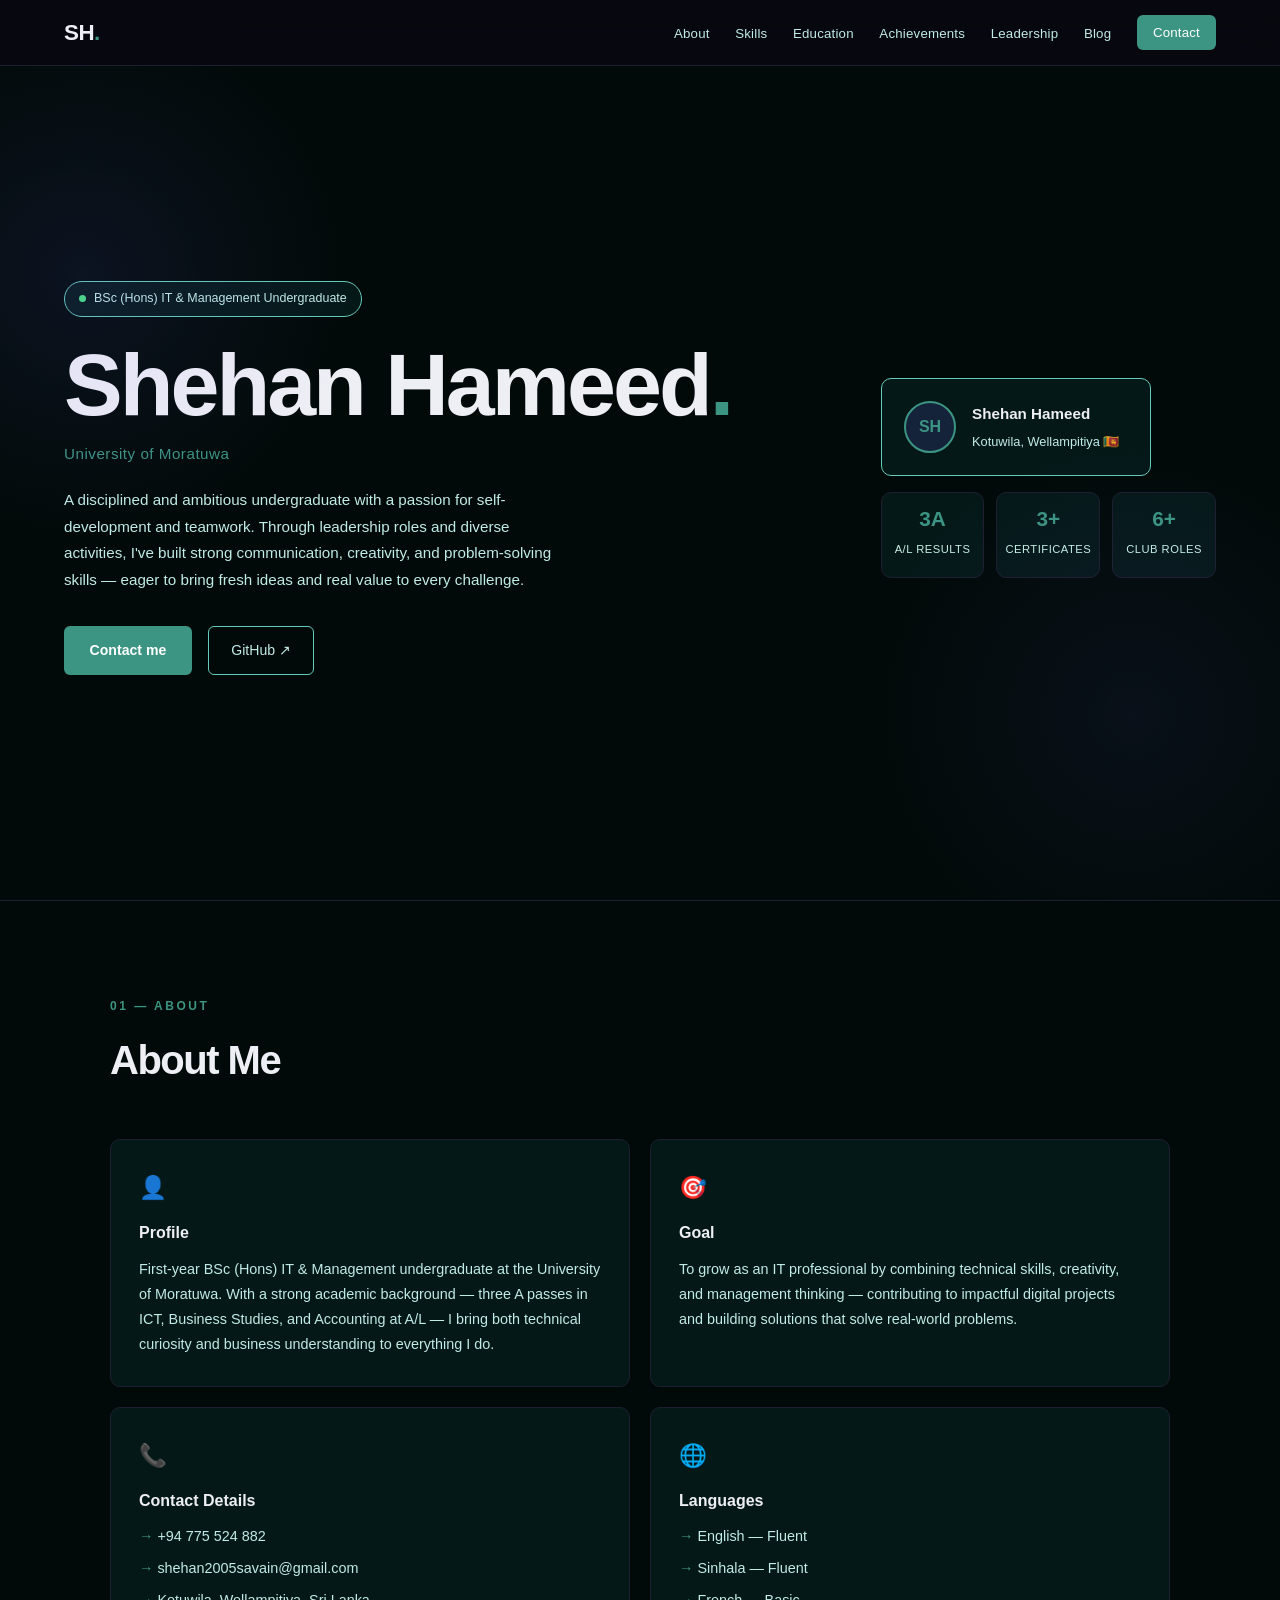
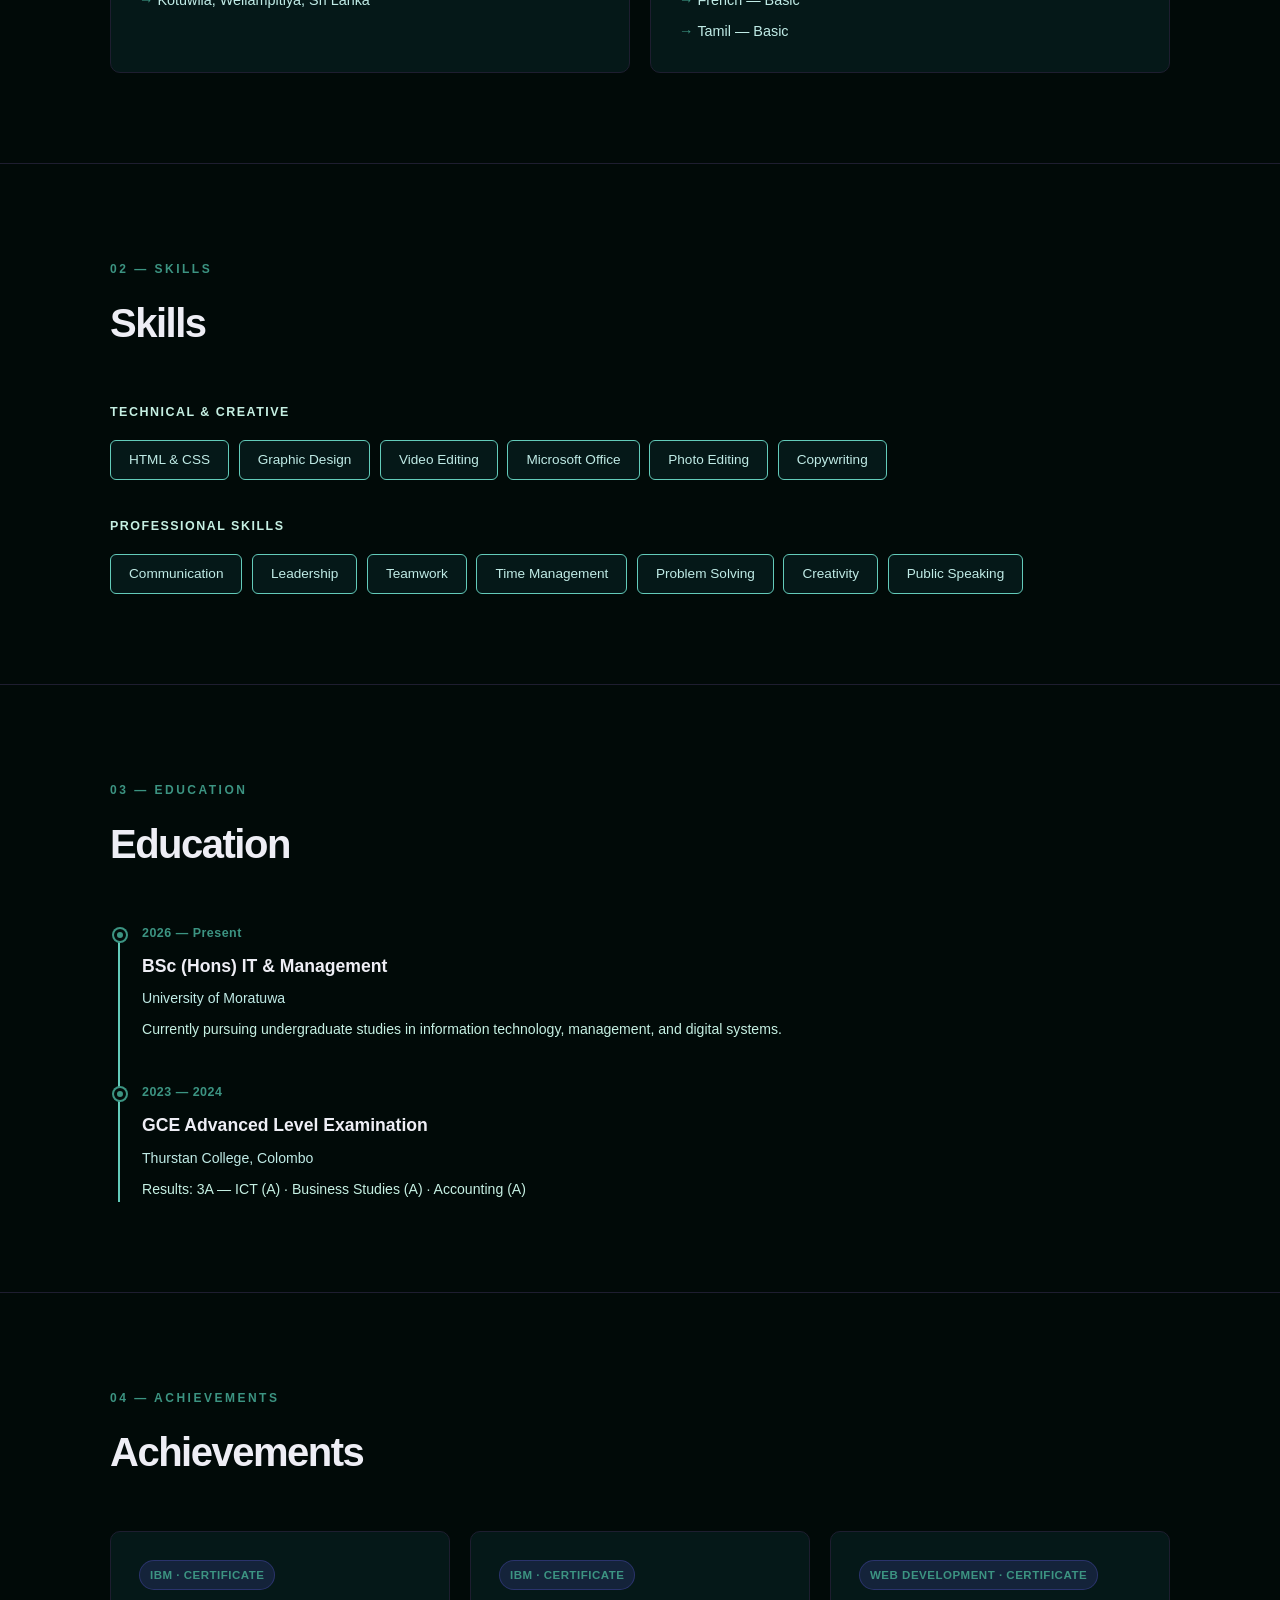
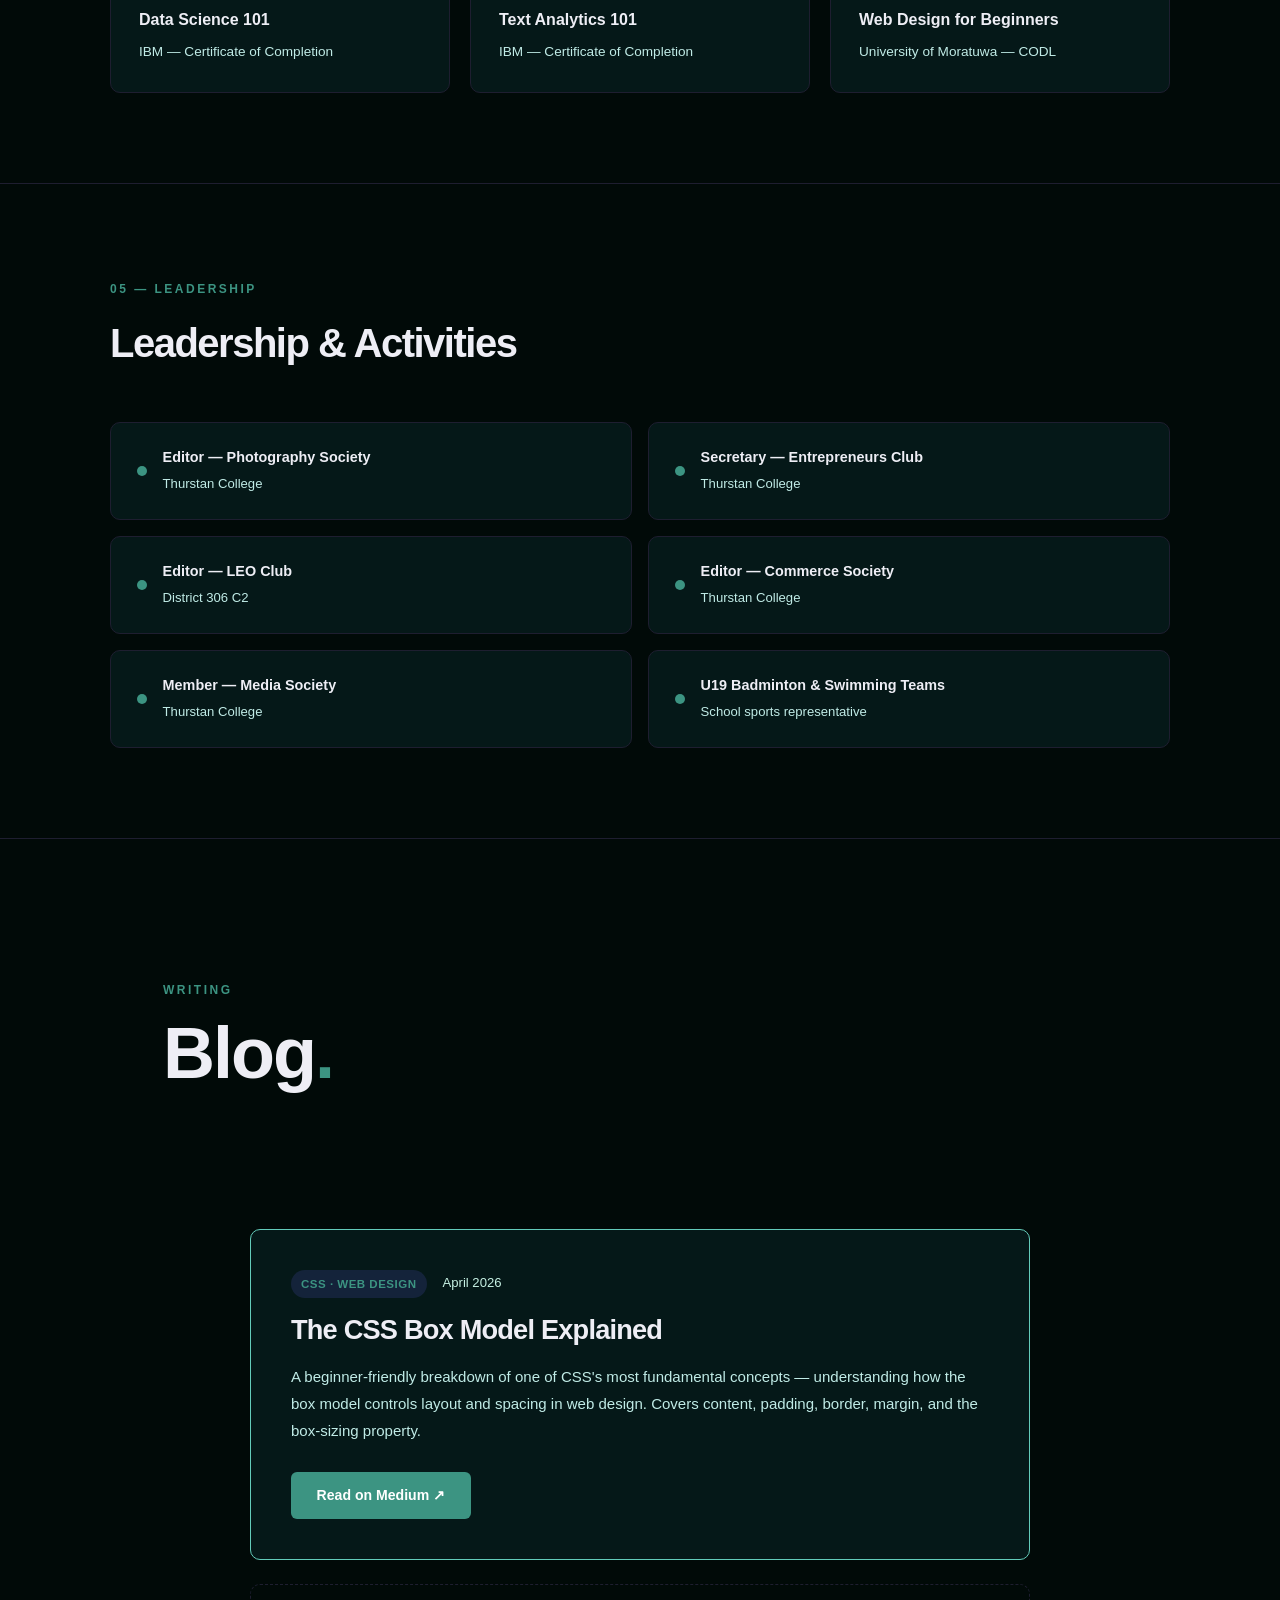
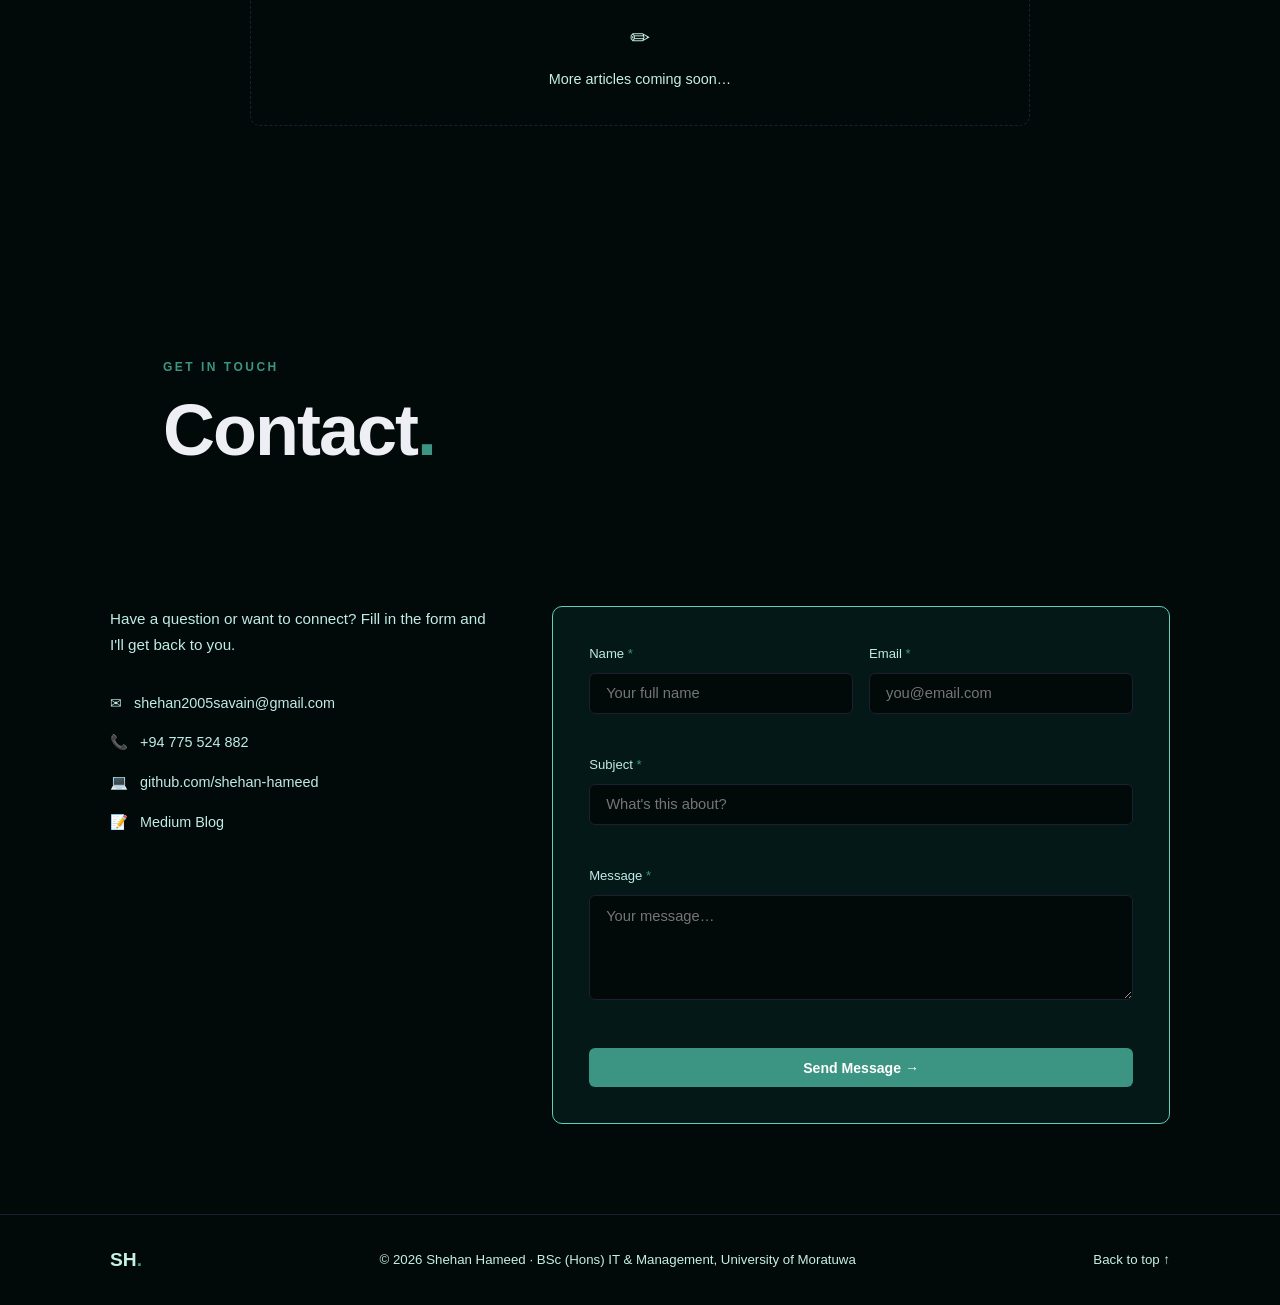
==== index.html @ 3f5ce2f3 "Initial commit" ====
<!doctype html>
<html lang="en">
  <head>
    <meta charset="UTF-8" />
    <meta name="viewport" content="width=device-width, initial-scale=1.0" />
    <title>Shehan Hameed | Portfolio</title>
    <link rel="stylesheet" href="css/style.css" />
    <link rel="preconnect" href="https://fonts.googleapis.com" />
    <link rel="preconnect" href="https://fonts.gstatic.com" crossorigin />
    <link
      href="https://fonts.googleapis.com/css2?family=Archivo+Black&display=swap"
      rel="stylesheet"
    />
    <!--Favicon-->
    <link
      rel="apple-touch-icon"
      sizes="180x180"
      href="favicon/apple-touch-icon.png"
    />
    <link
      rel="icon"
      type="image/png"
      sizes="32x32"
      href="favicon/favicon-32x32.png"
    />
    <link
      rel="icon"
      type="image/png"
      sizes="16x16"
      href="favicon/favicon-16x16.png"
    />
    <link rel="manifest" href="favicon/site.webmanifest" />
  </head>

  <body>
    <!-- NAVBAR -->
    <nav class="navbar" id="navbar">
      <a href="#hero" class="nav-logo">SH<span class="dot">.</span></a>
      <button class="nav-toggle" id="navToggle" aria-label="Toggle menu">
        <span></span><span></span><span></span>
      </button>
      <ul class="nav-links" id="navLinks">
        <li><a href="#about">About</a></li>
        <li><a href="#skills">Skills</a></li>
        <li><a href="#education">Education</a></li>
        <li><a href="#achievements">Achievements</a></li>
        <li><a href="#leadership">Leadership</a></li>
        <li><a href="#blog">Blog</a></li>
        <li><a href="#contact" class="nav-cta btn-primary">Contact</a></li>
      </ul>
    </nav>

    <!-- HERO -->
    <section class="hero" id="hero">
      <div class="hero-glow"></div>
      <div class="hero-glow hero-glow-2"></div>
      <div class="hero-content">
        <div class="hero-badge">
          <span class="badge-dot"></span> BSc (Hons) IT &amp; Management
          Undergraduate
        </div>
        <h1 class="hero-name">Shehan Hameed<span class="dot">.</span></h1>
        <p class="hero-uni">University of Moratuwa</p>
        <p class="hero-bio">
          A disciplined and ambitious undergraduate with a passion for
          self-development and teamwork. Through leadership roles and diverse
          activities, I've built strong communication, creativity, and
          problem-solving skills — eager to bring fresh ideas and real value to
          every challenge.
        </p>
        <div class="hero-btns">
          <a href="#contact" class="btn-primary">Contact me</a>
          <a
            href="https://github.com/shehan-hameed"
            target="_blank"
            rel="noopener"
            class="btn-ghost"
            >GitHub ↗</a
          >
        </div>
      </div>
      <div class="hero-aside">
        <div class="profile-card">
          <div class="profile-avatar"><span>SH</span></div>
          <div class="profile-info">
            <strong>Shehan Hameed</strong>
            <span>Kotuwila, Wellampitiya 🇱🇰</span>
          </div>
        </div>
        <div class="quick-stats">
          <div class="qs-item">
            <a href="#education"
              ><span class="qs-val">3A</span>
              <span class="qs-label">A/L Results</span></a
            >
          </div>
          <div class="qs-item">
            <a href="#achievements"
              ><span class="qs-val">3+</span>
              <span class="qs-label">Certificates</span>
            </a>
          </div>
          <div class="qs-item">
            <a href="#leadership"
              ><span class="qs-val">6+</span>
              <span class="qs-label">Club Roles</span></a
            >
          </div>
        </div>
      </div>
    </section>

    <!-- ABOUT -->
    <section class="section sec-alt" id="about">
      <div class="container">
        <div class="sec-head">
          <span class="sec-tag">01 — About</span>
          <h2 class="sec-title">About Me</h2>
        </div>
        <div class="about-grid">
          <div class="about-card">
            <div class="ac-icon">👤</div>
            <h3>Profile</h3>
            <p>
              First-year BSc (Hons) IT &amp; Management undergraduate at the
              University of Moratuwa. With a strong academic background — three
              A passes in ICT, Business Studies, and Accounting at A/L — I bring
              both technical curiosity and business understanding to everything
              I do.
            </p>
          </div>
          <div class="about-card">
            <div class="ac-icon">🎯</div>
            <h3>Goal</h3>
            <p>
              To grow as an IT professional by combining technical skills,
              creativity, and management thinking — contributing to impactful
              digital projects and building solutions that solve real-world
              problems.
            </p>
          </div>
          <div class="about-card">
            <div class="ac-icon">📞</div>
            <h3>Contact Details</h3>
            <ul class="about-list">
              <li>+94 775 524 882</li>
              <li>shehan2005savain@gmail.com</li>
              <li>Kotuwila, Wellampitiya, Sri Lanka</li>
            </ul>
          </div>
          <div class="about-card">
            <div class="ac-icon">🌐</div>
            <h3>Languages</h3>
            <ul class="about-list">
              <li>English — Fluent</li>
              <li>Sinhala — Fluent</li>
              <li>French — Basic</li>
              <li>Tamil — Basic</li>
            </ul>
          </div>
        </div>
      </div>
    </section>

    <!-- SKILLS -->
    <section class="section" id="skills">
      <div class="container">
        <div class="sec-head">
          <span class="sec-tag">02 — Skills</span>
          <h2 class="sec-title">Skills</h2>
        </div>
        <div class="skills-wrap">
          <div class="skill-group">
            <h3 class="sg-label">Technical &amp; Creative</h3>
            <div class="skill-tags">
              <span>HTML &amp; CSS</span>
              <span>Graphic Design</span>
              <span>Video Editing</span>
              <span>Microsoft Office</span>
              <span>Photo Editing</span>
              <span>Copywriting</span>
            </div>
          </div>
          <div class="skill-group">
            <h3 class="sg-label">Professional Skills</h3>
            <div class="skill-tags">
              <span>Communication</span>
              <span>Leadership</span>
              <span>Teamwork</span>
              <span>Time Management</span>
              <span>Problem Solving</span>
              <span>Creativity</span>
              <span>Public Speaking</span>
            </div>
          </div>
        </div>
      </div>
    </section>

    <!-- EDUCATION -->
    <section class="section sec-alt" id="education">
      <div class="container">
        <div class="sec-head">
          <span class="sec-tag">03 — Education</span>
          <h2 class="sec-title">Education</h2>
        </div>
        <div class="timeline">
          <div class="tl-item">
            <div class="tl-dot"></div>
            <div class="tl-body">
              <span class="tl-period">2026 — Present</span>
              <h3 class="tl-title">BSc (Hons) IT &amp; Management</h3>
              <div class="tl-inst">University of Moratuwa</div>
              <p class="tl-desc">
                Currently pursuing undergraduate studies in information
                technology, management, and digital systems.
              </p>
            </div>
          </div>
          <div class="tl-item">
            <div class="tl-dot"></div>
            <div class="tl-body">
              <span class="tl-period">2023 — 2024</span>
              <h3 class="tl-title">GCE Advanced Level Examination</h3>
              <div class="tl-inst">Thurstan College, Colombo</div>
              <p class="tl-desc">
                Results: 3A — ICT (A) · Business Studies (A) · Accounting (A)
              </p>
            </div>
          </div>
        </div>
      </div>
    </section>

    <!-- ACHIEVEMENTS -->
    <section class="section" id="achievements">
      <div class="container">
        <div class="sec-head">
          <span class="sec-tag">04 — Achievements</span>
          <h2 class="sec-title">Achievements</h2>
        </div>
        <div class="achievements-grid">
          <div class="ach-card">
            <div class="ach-badge">IBM · Certificate</div>
            <h4 class="ach-title">Data Science 101</h4>
            <p class="ach-sub">IBM — Certificate of Completion</p>
          </div>
          <div class="ach-card">
            <div class="ach-badge">IBM · Certificate</div>
            <h4 class="ach-title">Text Analytics 101</h4>
            <p class="ach-sub">IBM — Certificate of Completion</p>
          </div>
          <div class="ach-card">
            <div class="ach-badge">Web Development · Certificate</div>
            <h4 class="ach-title">Web Design for Beginners</h4>
            <p class="ach-sub">University of Moratuwa — CODL</p>
          </div>
        </div>
      </div>
    </section>

    <!-- LEADERSHIP -->
    <section class="section sec-alt" id="leadership">
      <div class="container">
        <div class="sec-head">
          <span class="sec-tag">05 — Leadership</span>
          <h2 class="sec-title">Leadership &amp; Activities</h2>
        </div>
        <div class="leadership-grid">
          <div class="lead-card">
            <div class="lead-dot"></div>
            <div>
              <h4>Editor — Photography Society</h4>
              <p>Thurstan College</p>
            </div>
          </div>
          <div class="lead-card">
            <div class="lead-dot"></div>
            <div>
              <h4>Secretary — Entrepreneurs Club</h4>
              <p>Thurstan College</p>
            </div>
          </div>
          <div class="lead-card">
            <div class="lead-dot"></div>
            <div>
              <h4>Editor — LEO Club</h4>
              <p>District 306 C2</p>
            </div>
          </div>
          <div class="lead-card">
            <div class="lead-dot"></div>
            <div>
              <h4>Editor — Commerce Society</h4>
              <p>Thurstan College</p>
            </div>
          </div>
          <div class="lead-card">
            <div class="lead-dot"></div>
            <div>
              <h4>Member — Media Society</h4>
              <p>Thurstan College</p>
            </div>
          </div>
          <div class="lead-card">
            <div class="lead-dot"></div>
            <div>
              <h4>U19 Badminton &amp; Swimming Teams</h4>
              <p>School sports representative</p>
            </div>
          </div>
        </div>
      </div>
    </section>
    <!-- PAGE HEADER OF BLOG-->
    <div class="page-top">
      <div class="container">
        <span class="sec-tag">Writing</span>
        <h1 class="page-h1">Blog<span class="dot">.</span></h1>
      </div>
    </div>

    <!-- BLOG -->
    <section class="section" id="blog">
      <div class="container" style="max-width: 780px">
        <div class="blog-card-main">
          <div class="bc-meta">
            <span class="bc-tag">CSS · Web Design</span>
            <span class="bc-date">April 2026</span>
          </div>
          <h2 class="bc-title">The CSS Box Model Explained</h2>
          <p class="bc-excerpt">
            A beginner-friendly breakdown of one of CSS's most fundamental
            concepts — understanding how the box model controls layout and
            spacing in web design. Covers content, padding, border, margin, and
            the box-sizing property.
          </p>
          <a
            href="https://medium.com/@shehan2005savain/the-css-box-model-explained-daf223359a95"
            target="_blank"
            rel="noopener"
            class="btn-primary"
            >Read on Medium ↗</a
          >
        </div>

        <div class="more-soon">
          <span>✏</span>
          <p>More articles coming soon…</p>
        </div>
      </div>
    </section>
    <!-- PAGE HEADER OF CONTACT-->
    <div class="page-top">
      <div class="container">
        <span class="sec-tag">Get In Touch</span>
        <h1 class="page-h1">Contact<span class="dot">.</span></h1>
      </div>
    </div>

    <!-- CONTACT -->
    <section class="section" id="contact">
      <div class="container contact-layout">
        <div class="contact-left">
          <p>
            Have a question or want to connect? Fill in the form and I'll get
            back to you.
          </p>
          <div class="c-links">
            <a href="mailto:shehan2005savain@gmail.com" class="c-link"
              ><span>✉</span> shehan2005savain@gmail.com</a
            >
            <a href="tel:+94775524882" class="c-link"
              ><span>📞</span> +94 775 524 882</a
            >
            <a
              href="https://github.com/shehan-hameed"
              target="_blank"
              class="c-link"
              ><span>💻</span> github.com/shehan-hameed</a
            >
            <a
              href="https://medium.com/@shehan2005savain"
              target="_blank"
              class="c-link"
              ><span>📝</span> Medium Blog</a
            >
          </div>
        </div>

        <div class="contact-form-wrap">
          <div id="success-msg" style="display: none" class="success-box">
            <div class="s-check">✓</div>
            <h3>Message received!</h3>
            <p>Thanks for reaching out. I'll get back to you soon.</p>
            <button class="btn-ghost" onclick="resetForm()">
              Send another
            </button>
          </div>
          <form id="contact-form" novalidate>
            <div class="form-row-2">
              <div class="form-group">
                <label for="name">Name <span class="req">*</span></label>
                <input type="text" id="name" placeholder="Your full name" />
                <span class="err" id="name-error"></span>
              </div>
              <div class="form-group">
                <label for="email">Email <span class="req">*</span></label>
                <input type="email" id="email" placeholder="you@email.com" />
                <span class="err" id="email-error"></span>
              </div>
            </div>
            <div class="form-group">
              <label for="subject">Subject <span class="req">*</span></label>
              <input
                type="text"
                id="subject"
                placeholder="What's this about?"
              />
              <span class="err" id="subject-error"></span>
            </div>
            <div class="form-group">
              <label for="message">Message <span class="req">*</span></label>
              <textarea
                id="message"
                rows="5"
                placeholder="Your message…"
              ></textarea>
              <span class="err" id="message-error"></span>
            </div>
            <button type="submit" class="btn-primary full-w">
              Send Message →
            </button>
          </form>
        </div>
      </div>
    </section>

    <!-- FOOTER -->
    <footer class="footer">
      <div class="container footer-inner">
        <a href="#hero" class="f-logo">SH<span class="dot">.</span></a>

        <p>
          © 2026 Shehan Hameed · BSc (Hons) IT &amp; Management, University of
          Moratuwa
        </p>
        <a href="#hero" class="f-top">Back to top ↑</a>
      </div>
    </footer>

    <script src="js/nav.js"></script>
  </body>
</html>
---- css/style.css ----
/* =============================================
   SHEHAN HAMEED PORTFOLIO — DARK & MODERN
   ============================================= */

:root {
  --bg:          #010a08;
  --bg-alt:      #010a08;
  --bg-card:     #051818;
  --border:      #1e1e30;
  --border-lit:  #63cbba;
  --accent:      #3c9482;
  --accent-dim:  rgba(108,99,255,0.15);
  --accent-glow: rgba(24, 255, 166, 0.28);
  --text:        #eeeef5;
  --text-2:      #c0ebe6;
  --text-3:      #c6f0e3;
  --success:     #4ade80;
  --error:       #f87171;
  --nav-h:       66px;
  --r:           10px;
  --fh:          'Syne', sans-serif;
  --fb:          'DM Sans', sans-serif;
}

*, *::before, *::after { box-sizing: border-box; margin: 0; padding: 0; }
html { scroll-behavior: smooth; }

body {
  background: var(--bg);
  color: var(--text);
  font-family: var(--fb);
  font-size: 15.5px;
  line-height: 1.75;
  overflow-x: hidden;
}

a { color: inherit; text-decoration: none; }
ul { list-style: none; }
strong { color: var(--text); }
.container { width: min(1060px, 90%); margin-inline: auto; }
.dot { color: var(--accent); }

/* ── NAVBAR ── */
.navbar {
  position: fixed;
  top: 0; left: 0; right: 0;
  height: var(--nav-h);
  display: flex;
  align-items: center;
  justify-content: space-between;
  padding: 0 5%;
  background: rgba(8,8,16,0.88);
  backdrop-filter: blur(18px);
  border-bottom: 1px solid var(--border);
  z-index: 999;
  transition: background 0.3s;
}
.navbar.scrolled { background: rgba(8,8,16,0.98); }

.nav-logo {
  font-family: var(--fh);
  font-size: 1.4rem;
  font-weight: 800;
  letter-spacing: -0.5px;
  flex-shrink: 0;
}

.nav-links {
  display: flex;
  align-items: center;
  gap: 1.6rem;
}

.nav-links a {
  font-size: 0.83rem;
  font-weight: 500;
  color: var(--text-2);
  letter-spacing: 0.2px;
  transition: color 0.2s;
  position: relative;
  padding-bottom: 2px;
  white-space: nowrap;
}
.nav-links a::after {
  content: '';
  position: absolute;
  bottom: -2px; left: 0;
  width: 0; height: 2px;
  background: var(--accent);
  transition: width 0.22s;
}
.nav-links a:hover,
.nav-links a.active { color: var(--text); }
.nav-links a:hover::after,
.nav-links a.active::after { width: 100%; }

.nav-cta {
  background: var(--accent) !important;
  color: #fff !important;
  padding: 6px 16px !important;
  border-radius: 6px;
  
}
.nav-cta::after { display: none !important; }
.nav-cta:hover { opacity: 0.85 !important; }

.nav-toggle {
  display: none;
  flex-direction: column;
  gap: 5px;
  background: none;
  border: none;
  cursor: pointer;
  padding: 4px;
}
.nav-toggle span {
  display: block;
  width: 22px; height: 2px;
  background: var(--text);
  border-radius: 2px;
  transition: transform 0.25s, opacity 0.25s;
}

/* ── BUTTONS ── */
.btn-primary {
  display: inline-flex;
  align-items: center;
  gap: 6px;
  background: var(--accent);
  color: #fff;
  padding: 0.72rem 1.6rem;
  border-radius: 6px;
  font-weight: 600;
  font-size: 0.88rem;
  border: none;
  cursor: pointer;
  transition: opacity 0.2s, transform 0.15s, box-shadow 0.2s;
}
.btn-primary:hover {
  opacity: 0.88;
  transform: translateY(-1px);
  box-shadow: 0 6px 24px var(--accent-glow);
}

.btn-ghost {
  display: inline-flex;
  align-items: center;
  gap: 6px;
  background: transparent;
  color: var(--text-2);
  padding: 0.72rem 1.4rem;
  border-radius: 6px;
  font-weight: 500;
  font-size: 0.88rem;
  border: 1px solid var(--border-lit);
  cursor: pointer;
  transition: color 0.2s, border-color 0.2s, transform 0.15s;
}
.btn-ghost:hover { color: var(--text); border-color: var(--accent); transform: translateY(-1px); }
.full-w { width: 100%; justify-content: center; }

/* ── HERO ── */
.hero {
  min-height: 100vh;
  display: flex;
  align-items: center;
  justify-content: space-between;
  gap: 3rem;
  padding: calc(var(--nav-h) + 70px) 5% 80px;
  position: relative;
  overflow: hidden;
}

.hero-glow {
  position: absolute;
  width: 550px; height: 550px;
  background: radial-gradient(circle, rgba(108,99,255,0.1) 0%, transparent 70%);
  top: 0; left: -15%;
  pointer-events: none;
}
.hero-glow-2 { top: auto; bottom: -10%; left: auto; right: -10%; background: radial-gradient(circle, rgba(108,99,255,0.07) 0%, transparent 70%); }

.hero-content { flex: 1; max-width: 580px; }

.hero-badge {
  display: inline-flex;
  align-items: center;
  gap: 8px;
  background: var(--bg-card);
  border: 1px solid var(--border-lit);
  color: var(--text-2);
  font-size: 0.78rem;
  padding: 6px 14px;
  border-radius: 20px;
  margin-bottom: 1.5rem;
}
.badge-dot {
  width: 7px; height: 7px;
  border-radius: 50%;
  background: var(--success);
  animation: blink 2s infinite;
}
@keyframes blink { 0%,100%{opacity:1} 50%{opacity:0.35} }

.hero-name {
  font-family: var(--fh);
  font-size: clamp(3rem, 7vw, 5.5rem);
  font-weight: 800;
  letter-spacing: -3px;
  line-height: 1;
  margin-bottom: 0.75rem;
  white-space: nowrap;
}

.hero-uni {
  color: var(--accent);
  font-size: 0.95rem;
  font-weight: 500;
  letter-spacing: 0.5px;
  margin-bottom: 1.25rem;
}

.hero-bio {
  color: var(--text-2);
  font-size: 0.95rem;
  max-width: 500px;
  margin-bottom: 2rem;
}

.hero-btns { display: flex; gap: 1rem; flex-wrap: wrap; }

/* Profile card */
.hero-aside { flex-shrink: 0; }

.profile-card {
  background: var(--bg-card);
  border: 1px solid var(--border-lit);
  border-radius: var(--r);
  padding: 1.4rem;
  display: flex;
  align-items: center;
  gap: 1rem;
  margin-bottom: 1rem;
  width: 270px;
}

.profile-avatar {
  width: 52px; height: 52px;
  border-radius: 50%;
  background: var(--accent-dim);
  border: 2px solid var(--accent);
  display: flex;
  align-items: center;
  justify-content: center;
  flex-shrink: 0;
}
.profile-avatar span { font-family: var(--fh); font-size: 1rem; font-weight: 800; color: var(--accent); }
.profile-info { display: flex; flex-direction: column; gap: 3px; }
.profile-info strong { font-size: 0.95rem; font-weight: 700; }
.profile-info span { font-size: 0.8rem; color: var(--text-2); }

.quick-stats {
  display: grid;
  grid-template-columns: repeat(3, 1fr);
  gap: 0.75rem;
}
.qs-item {
  background: var(--bg-card);
  border: 1px solid var(--border);
  border-radius: var(--r);
  padding: 1rem 0.5rem;
  text-align: center;
  transition: border-color 0.2s, transform 0.2s;
}
.qs-item:hover { border-color: var(--accent); transform: translateY(-2px); }
.qs-val { display: block; font-family: var(--fh); font-size: 1.3rem; font-weight: 800; color: var(--accent); line-height: 1; margin-bottom: 4px; }
.qs-label { font-size: 0.7rem; color: var(--text-3); text-transform: uppercase; letter-spacing: 0.5px; }

/* ── SECTIONS ── */
.section { padding: 90px 0; }
.sec-alt { background: var(--bg-alt); border-top: 1px solid var(--border); border-bottom: 1px solid var(--border); }

.sec-head { margin-bottom: 2.75rem; }
.sec-tag {
  display: inline-block;
  font-size: 0.75rem;
  font-weight: 700;
  color: var(--accent);
  letter-spacing: 2.5px;
  text-transform: uppercase;
  margin-bottom: 0.5rem;
}
.sec-title {
  font-family: var(--fh);
  font-size: clamp(1.8rem, 3.5vw, 2.5rem);
  font-weight: 800;
  letter-spacing: -1.5px;
}

/* ── ABOUT ── */
.about-grid {
  display: grid;
  grid-template-columns: 1fr 1fr;
  gap: 1.25rem;
}
.about-card {
  background: var(--bg-card);
  border: 1px solid var(--border);
  border-radius: var(--r);
  padding: 1.75rem;
  transition: border-color 0.2s, transform 0.2s;
}
.about-card:hover { border-color: var(--border-lit); transform: translateY(-2px); }
.ac-icon { font-size: 1.4rem; margin-bottom: 0.75rem; }
.about-card h3 { font-family: var(--fh); font-size: 1rem; font-weight: 700; margin-bottom: 0.6rem; }
.about-card p { color: var(--text-2); font-size: 0.9rem; }
.about-list { color: var(--text-2); font-size: 0.9rem; display: flex; flex-direction: column; gap: 0.4rem; }
.about-list li::before { content: '→ '; color: var(--accent); font-weight: 700; }

/* ── SKILLS ── */
.skills-wrap { display: flex; flex-direction: column; gap: 2.25rem; }
.sg-label { font-size: 0.78rem; font-weight: 700; color: var(--text-3); text-transform: uppercase; letter-spacing: 1.5px; margin-bottom: 1rem; }
.skill-tags { display: flex; flex-wrap: wrap; gap: 0.6rem; }
.skill-tags span {
  background: var(--bg-card);
  border: 1px solid var(--border-lit);
  color: var(--text-2);
  font-size: 0.85rem;
  font-weight: 500;
  padding: 7px 18px;
  border-radius: 6px;
  transition: border-color 0.2s, color 0.2s, transform 0.15s;
  cursor: default;
}
.skill-tags span:hover { border-color: var(--accent); color: var(--accent); transform: translateY(-2px); }

/* ── TIMELINE (Education) ── */
.timeline { position: relative; padding-left: 32px; }
.timeline::before {
  content: '';
  position: absolute;
  left: 8px; top: 6px; bottom: 0;
  width: 2px;
  background: var(--border-lit);
}
.tl-item { position: relative; margin-bottom: 2.5rem; }
.tl-item:last-child { margin-bottom: 0; }
.tl-dot {
  position: absolute;
  left: -28px; top: 6px;
  width: 12px; height: 12px;
  border-radius: 50%;
  background: var(--accent);
  border: 3px solid var(--bg-alt);
  box-shadow: 0 0 0 2px var(--accent);
}
.tl-period { font-size: 0.78rem; color: var(--accent); font-weight: 600; letter-spacing: 0.5px; display: block; margin-bottom: 0.4rem; }
.tl-title { font-family: var(--fh); font-size: 1.1rem; font-weight: 700; margin-bottom: 0.3rem; }
.tl-inst { font-size: 0.88rem; color: var(--text-2); margin-bottom: 0.4rem; }
.tl-desc { font-size: 0.88rem; color: var(--text-3); }

/* ── ACHIEVEMENTS ── */
.achievements-grid {
  display: grid;
  grid-template-columns: repeat(3, 1fr);
  gap: 1.25rem;
}
.ach-card {
  background: var(--bg-card);
  border: 1px solid var(--border);
  border-radius: var(--r);
  padding: 1.75rem;
  transition: border-color 0.2s, transform 0.2s, box-shadow 0.2s;
}
.ach-card:hover { border-color: var(--accent); transform: translateY(-3px); box-shadow: 0 8px 28px var(--accent-glow); }
.ach-badge {
  display: inline-block;
  background: var(--accent-dim);
  color: var(--accent);
  border: 1px solid rgba(108,99,255,0.25);
  font-size: 0.72rem;
  font-weight: 700;
  padding: 4px 10px;
  border-radius: 20px;
  text-transform: uppercase;
  letter-spacing: 0.5px;
  margin-bottom: 1rem;
}
.ach-title { font-family: var(--fh); font-size: 1rem; font-weight: 700; margin-bottom: 0.4rem; }
.ach-sub { font-size: 0.85rem; color: var(--text-2); }

/* ── LEADERSHIP ── */
.leadership-grid {
  display: grid;
  grid-template-columns: 1fr 1fr;
  gap: 1rem;
}
.lead-card {
  background: var(--bg-card);
  border: 1px solid var(--border);
  border-radius: var(--r);
  padding: 1.4rem 1.6rem;
  display: flex;
  align-items: center;
  gap: 1rem;
  transition: border-color 0.2s, transform 0.2s;
}
.lead-card:hover { border-color: var(--border-lit); transform: translateY(-2px); }
.lead-dot {
  width: 10px; height: 10px;
  border-radius: 50%;
  background: var(--accent);
  flex-shrink: 0;
}
.lead-card h4 { font-size: 0.9rem; font-weight: 700; margin-bottom: 3px; }
.lead-card p { font-size: 0.82rem; color: var(--text-2); }

/* ── PAGE TOP (Blog / Contact pages) ── */
.page-top {
  padding-top: calc(var(--nav-h) + 70px);
  padding-bottom: 50px;
  padding-inline: 5%;
  max-width: calc(1060px + 10%);
  margin-inline: auto;
}
.page-h1 {
  font-family: var(--fh);
  font-size: clamp(2.8rem, 6vw, 4.5rem);
  font-weight: 800;
  letter-spacing: -2px;
  line-height: 1;
  margin-top: 0.5rem;
}

/* ── BLOG PAGE ── */
.blog-card-main {
  background: var(--bg-card);
  border: 1px solid var(--border-lit);
  border-radius: var(--r);
  padding: 2.5rem;
  margin-bottom: 1.5rem;
  transition: border-color 0.2s;
}
.blog-card-main:hover { border-color: var(--accent); }
.bc-meta { display: flex; align-items: center; gap: 1rem; margin-bottom: 1rem; }
.bc-tag {
  background: var(--accent-dim);
  color: var(--accent);
  font-size: 0.72rem;
  font-weight: 700;
  padding: 4px 10px;
  border-radius: 20px;
  text-transform: uppercase;
  letter-spacing: 0.5px;
}
.bc-date { color: var(--text-3); font-size: 0.82rem; }
.bc-title { font-family: var(--fh); font-size: 1.7rem; font-weight: 800; letter-spacing: -0.8px; margin-bottom: 1rem; line-height: 1.2; }
.bc-excerpt { color: var(--text-2); font-size: 0.94rem; margin-bottom: 1.75rem; line-height: 1.8; }

.more-soon {
  border: 1px dashed var(--border);
  border-radius: var(--r);
  padding: 2rem;
  text-align: center;
  color: var(--text-3);
  font-size: 0.9rem;
}
.more-soon span { display: block; font-size: 1.5rem; margin-bottom: 0.5rem; }

/* ── CONTACT PAGE ── */
.contact-layout {
  display: grid;
  grid-template-columns: 1fr 1.6fr;
  gap: 3.5rem;
  align-items: start;
}
.contact-left p { color: var(--text-2); font-size: 0.95rem; margin-bottom: 2rem; }
.c-links { display: flex; flex-direction: column; gap: 0.9rem; }
.c-link {
  display: flex;
  align-items: center;
  gap: 0.75rem;
  color: var(--text-2);
  font-size: 0.9rem;
  transition: color 0.2s;
}
.c-link:hover { color: var(--accent); }

.contact-form-wrap {
  background: var(--bg-card);
  border: 1px solid var(--border-lit);
  border-radius: var(--r);
  padding: 2.25rem;
}
.form-row-2 { display: grid; grid-template-columns: 1fr 1fr; gap: 1rem; }
.form-group { margin-bottom: 1.25rem; }
.form-group label { display: block; font-size: 0.82rem; font-weight: 500; color: var(--text-2); margin-bottom: 0.45rem; }
.req { color: var(--accent); }
.form-group input,
.form-group textarea {
  width: 100%;
  background: var(--bg);
  border: 1px solid var(--border);
  border-radius: 6px;
  padding: 0.72rem 1rem;
  color: var(--text);
  font-size: 0.92rem;
  font-family: var(--fb);
  outline: none;
  resize: vertical;
  transition: border-color 0.2s, box-shadow 0.2s;
}
.form-group input:focus,
.form-group textarea:focus { border-color: var(--accent); box-shadow: 0 0 0 3px var(--accent-dim); }
.form-group input.input-error,
.form-group textarea.input-error { border-color: var(--error); box-shadow: 0 0 0 3px rgba(248,113,113,0.12); }
.err { display: block; color: var(--error); font-size: 0.78rem; margin-top: 4px; min-height: 1rem; }

.success-box { text-align: center; padding: 2.5rem 1rem; }
.s-check {
  display: inline-flex;
  align-items: center;
  justify-content: center;
  width: 54px; height: 54px;
  border-radius: 50%;
  background: rgba(74,222,128,0.12);
  color: var(--success);
  font-size: 1.5rem;
  margin-bottom: 1rem;
}
.success-box h3 { font-family: var(--fh); font-size: 1.4rem; font-weight: 700; margin-bottom: 0.5rem; }
.success-box p { color: var(--text-2); margin-bottom: 1.5rem; }

/* ── FOOTER ── */
.footer { border-top: 1px solid var(--border); padding: 1.75rem 0; }
.footer-inner {
  display: flex;
  align-items: center;
  justify-content: space-between;
  font-size: 0.83rem;
  color: var(--text-3);
}
.f-logo { font-family: var(--fh); font-size: 1.2rem; font-weight: 800; }
.f-top { color: var(--text-3); transition: color 0.2s; }
.f-top:hover { color: var(--accent); }

/* ── RESPONSIVE ── */
@media (max-width: 960px) {
  .achievements-grid { grid-template-columns: 1fr 1fr; }
  .leadership-grid { grid-template-columns: 1fr; }
}

@media (max-width: 860px) {
  .hero { flex-direction: column; text-align: center; align-items: center; padding-top: calc(var(--nav-h) + 40px); min-height: auto; padding-bottom: 60px; }
  .hero-bio { margin-inline: auto; }
  .hero-btns { justify-content: center; }
  .hero-glow, .hero-glow-2 { display: none; }
  .profile-card { width: 100%; }
  .about-grid { grid-template-columns: 1fr; }
  .contact-layout { grid-template-columns: 1fr; }
  .nav-links { gap: 1rem; }
}

@media (max-width: 640px) {
  .nav-links {
    display: none;
    position: absolute;
    top: var(--nav-h);
    left: 0; right: 0;
    flex-direction: column;
    background: rgba(8,8,16,0.98);
    border-bottom: 1px solid var(--border);
    padding: 1.5rem 5%;
    gap: 1.25rem;
  }
  .nav-links.open { display: flex; }
  .nav-toggle { display: flex; }
  .section { padding: 65px 0; }
  .achievements-grid { grid-template-columns: 1fr; }
  .form-row-2 { grid-template-columns: 1fr; }
  .footer-inner { flex-direction: column; gap: 0.5rem; text-align: center; }
  .quick-stats { grid-template-columns: repeat(3,1fr); }
}
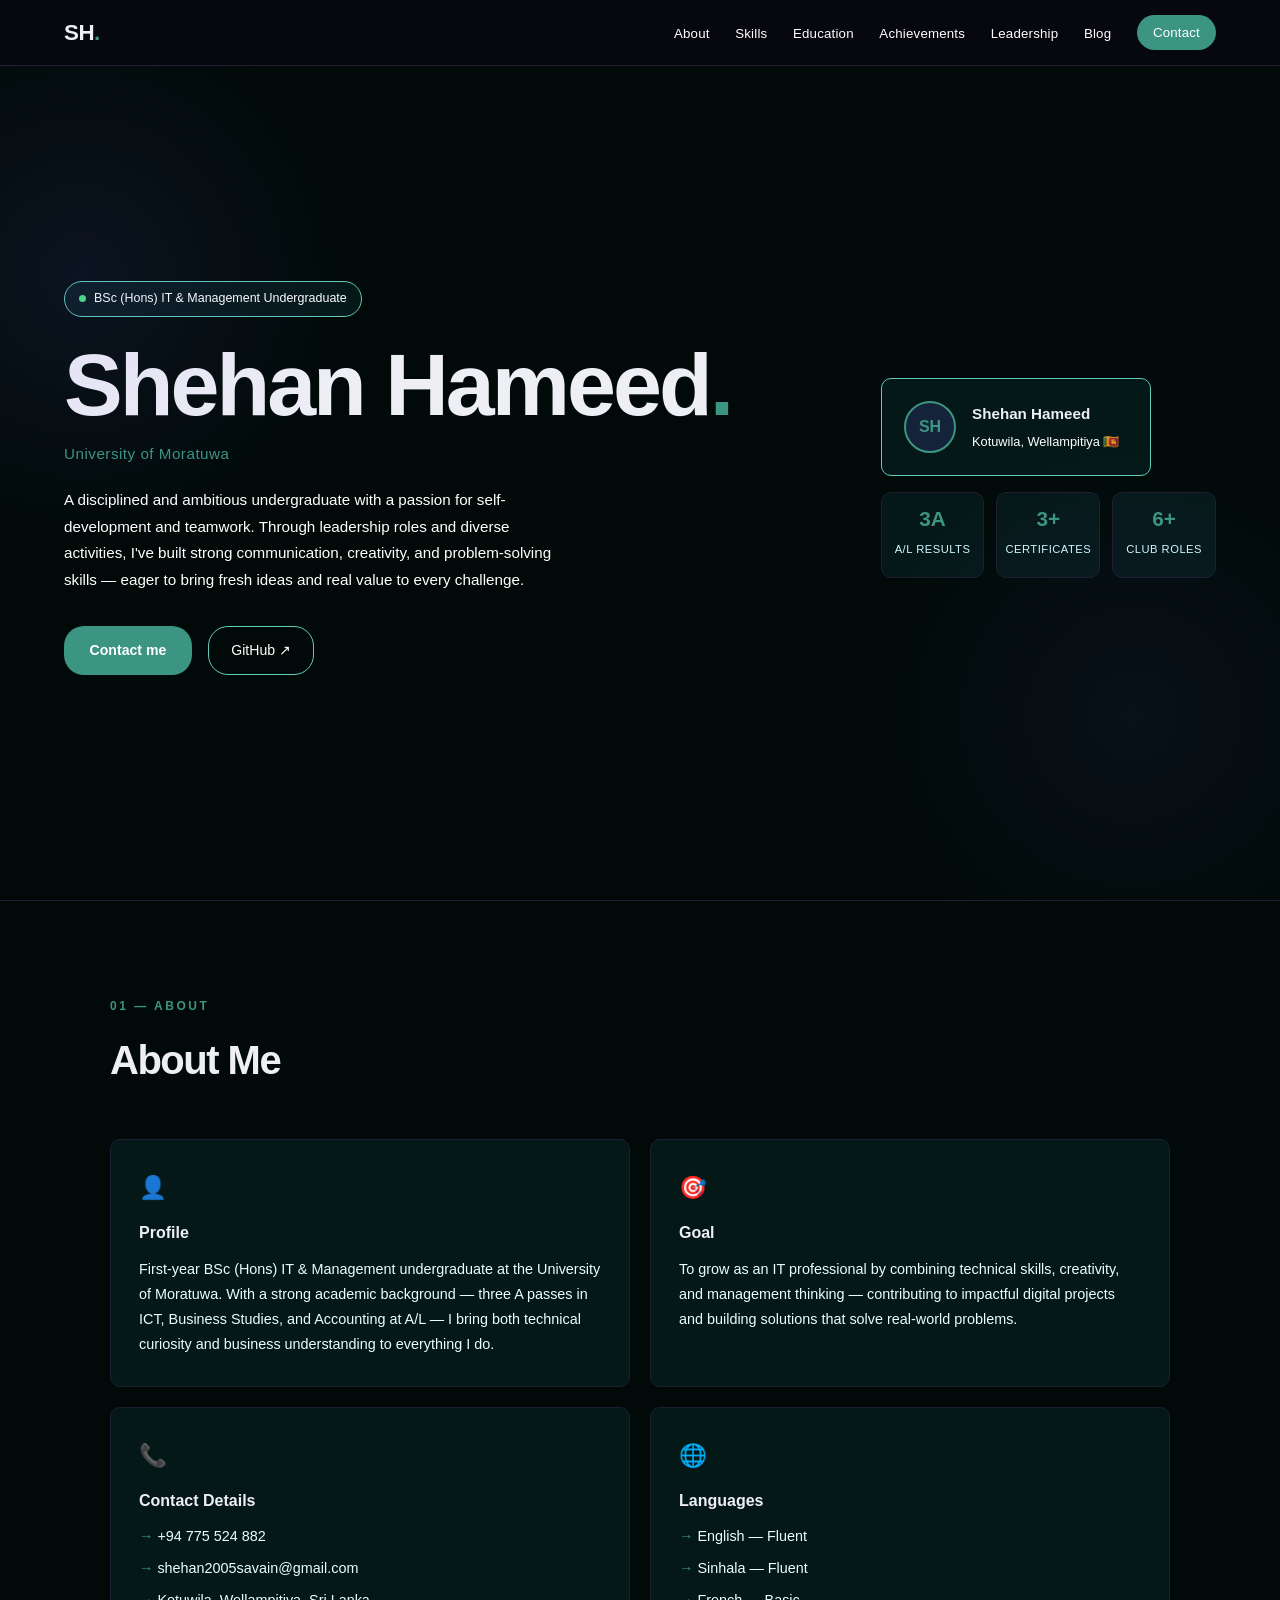
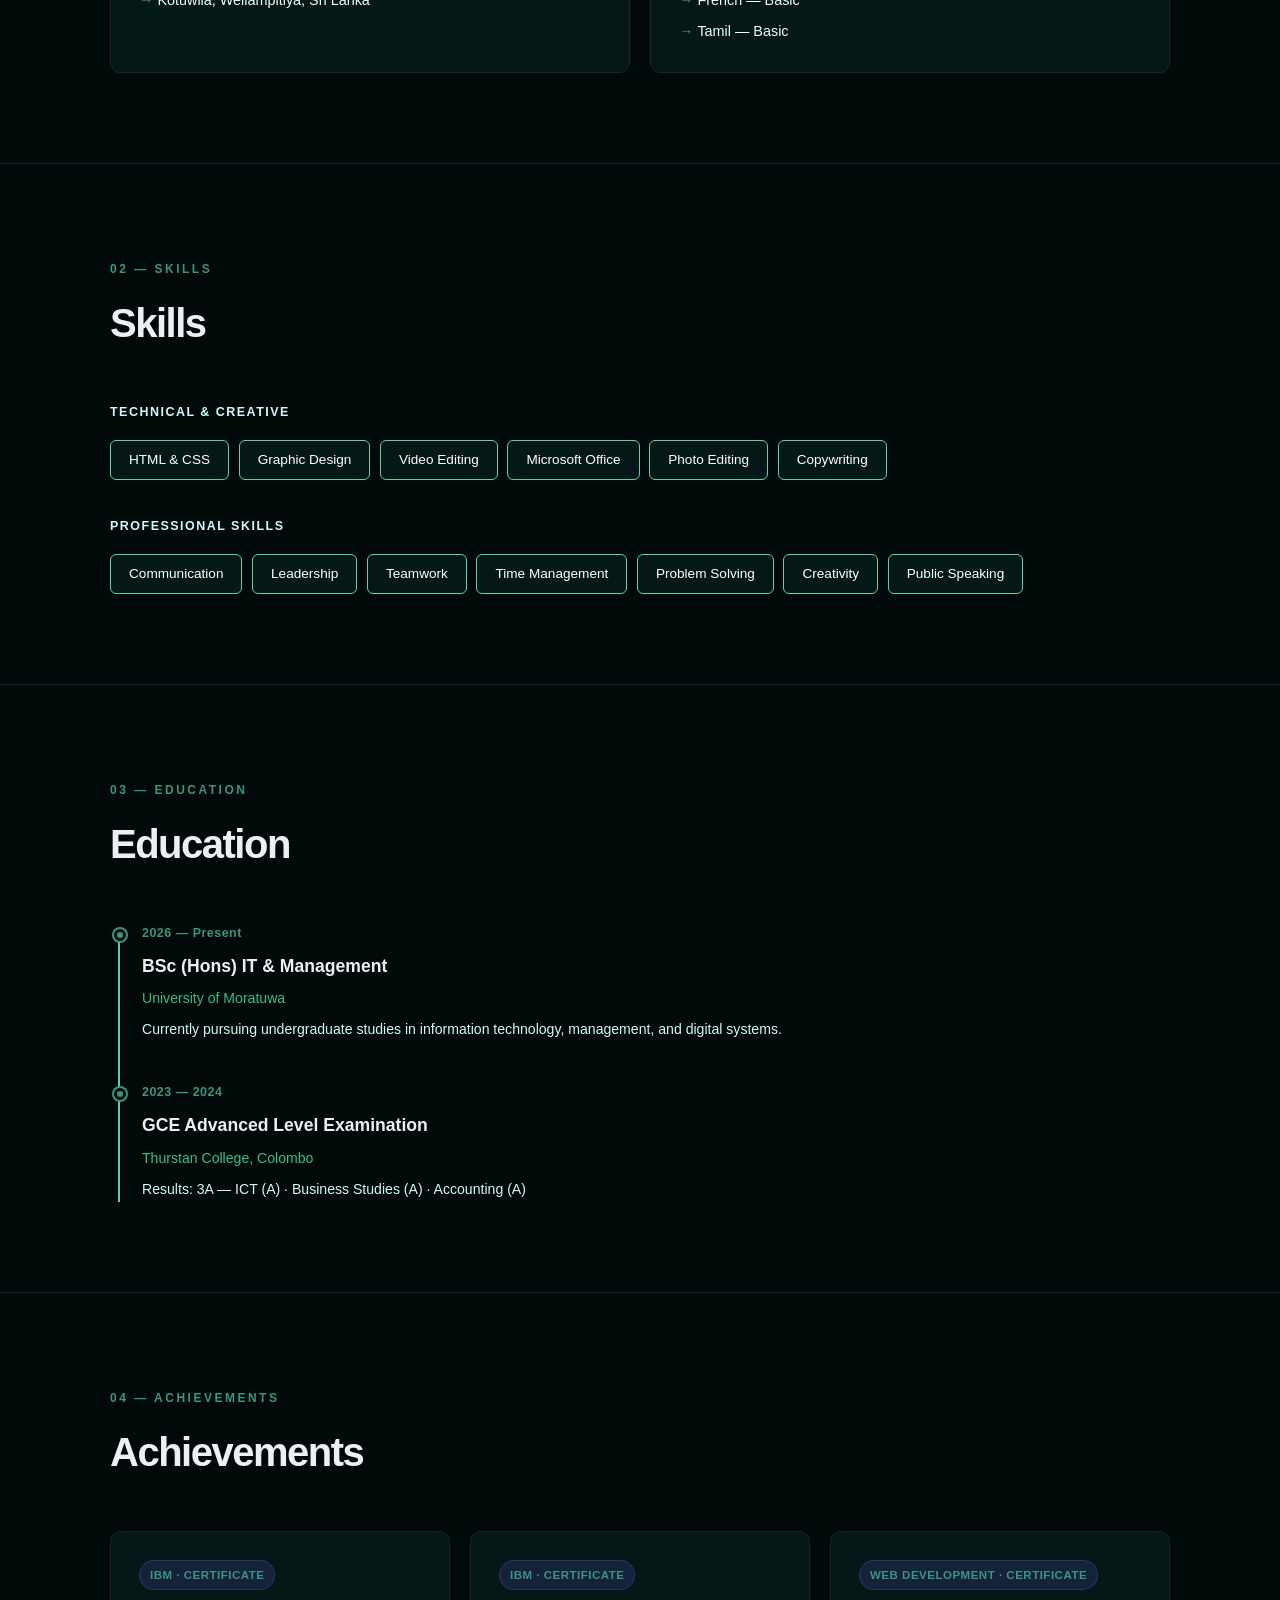
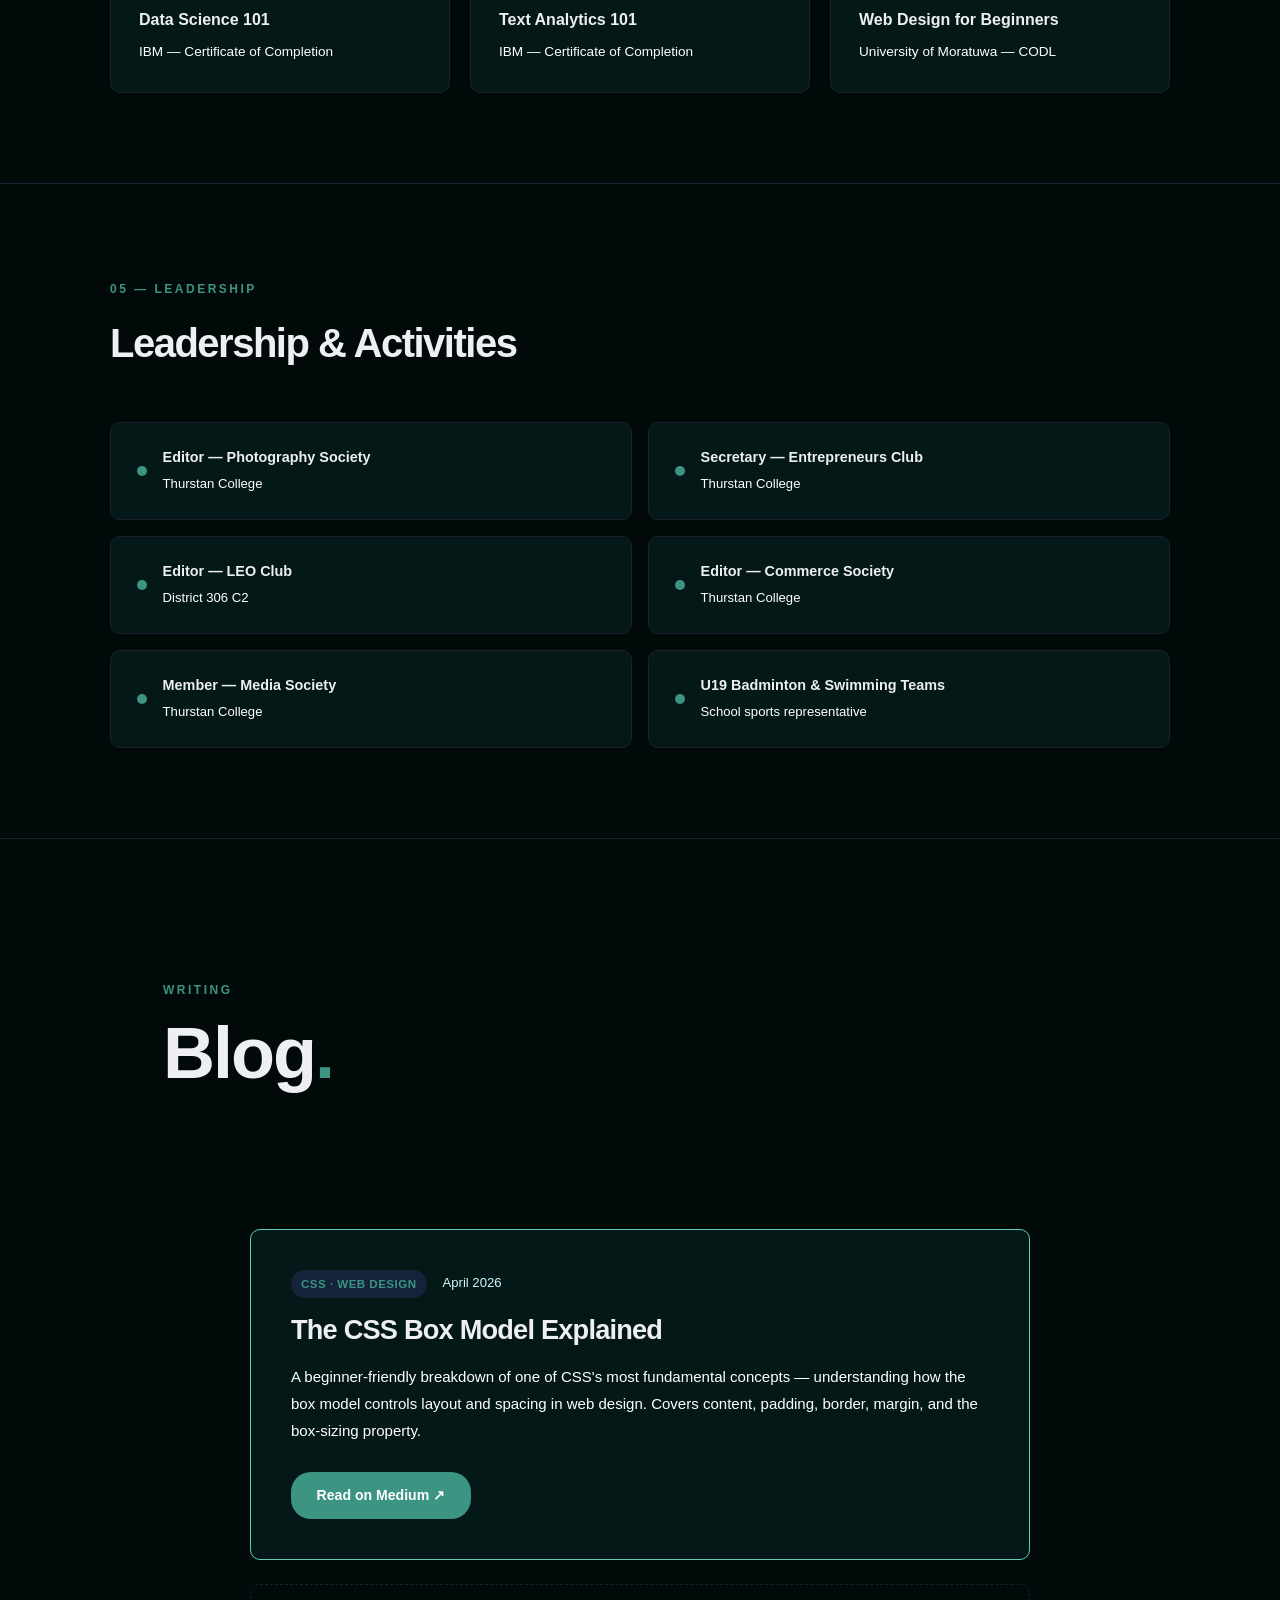
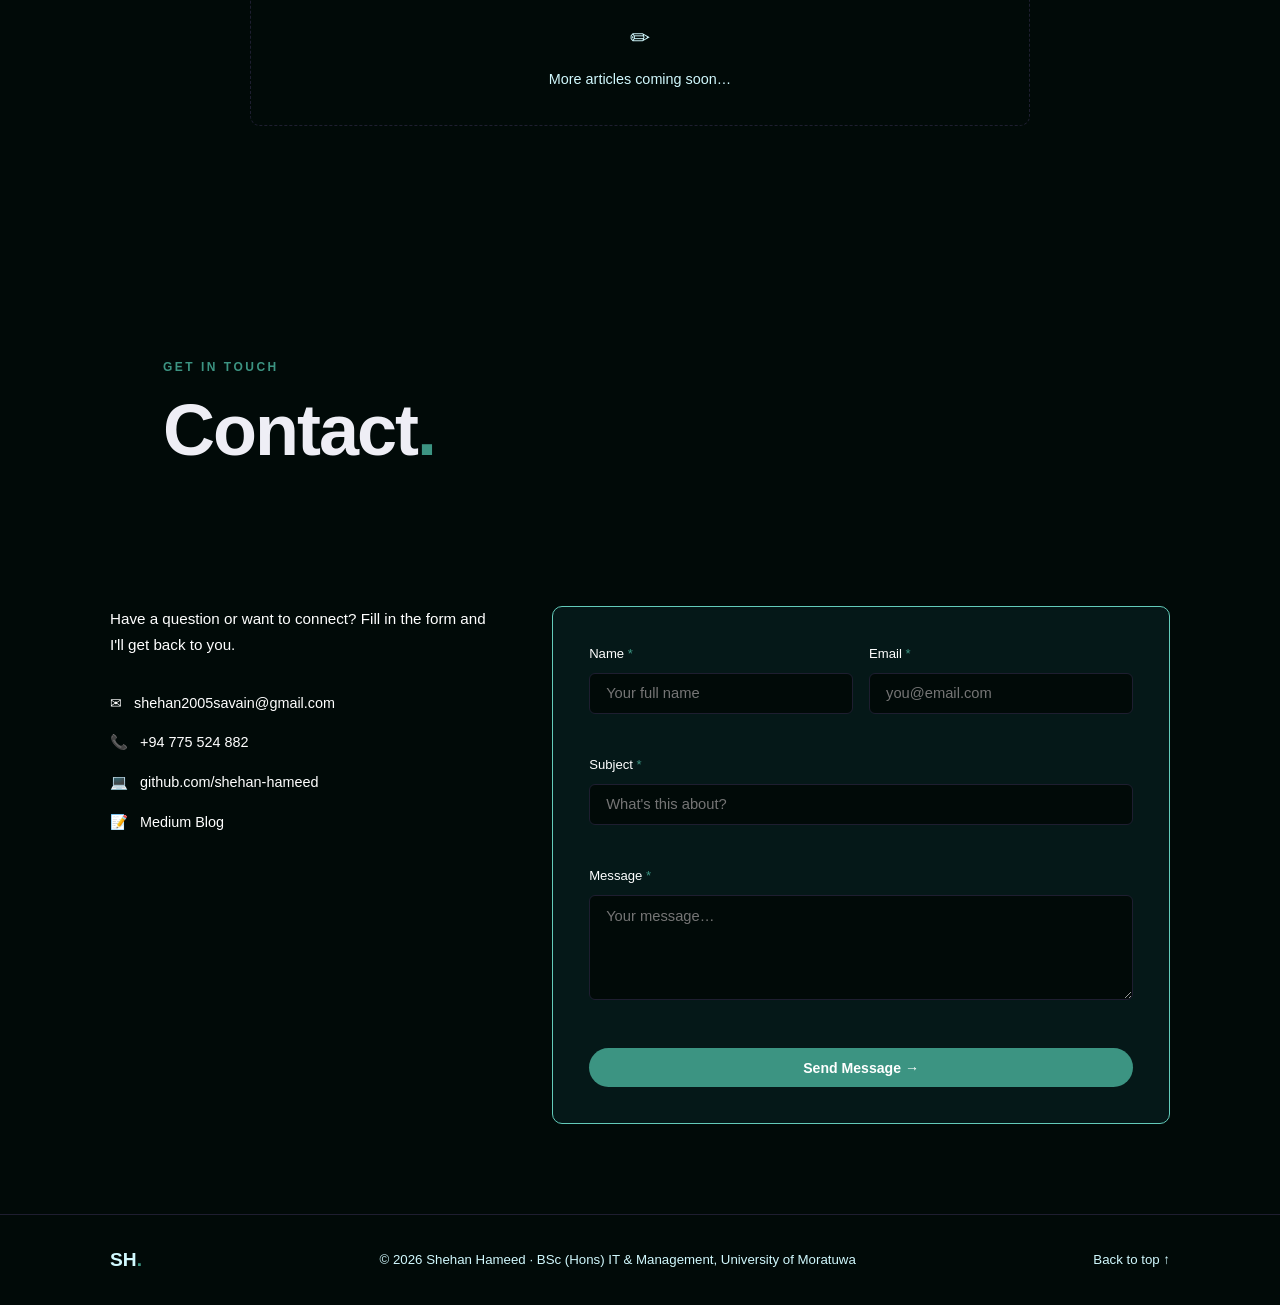
==== commit 38fc840e: "Minor color changes" ====
--- a/index.html
+++ b/index.html
@@ -15,21 +15,21 @@
     <link
       rel="apple-touch-icon"
       sizes="180x180"
-      href="favicon/apple-touch-icon.png"
+      href="favicon2/apple-touch-icon.png"
     />
     <link
       rel="icon"
       type="image/png"
       sizes="32x32"
-      href="favicon/favicon-32x32.png"
+      href="favicon2/favicon-32x32.png"
     />
     <link
       rel="icon"
       type="image/png"
       sizes="16x16"
-      href="favicon/favicon-16x16.png"
+      href="favicon2/favicon-16x16.png"
     />
-    <link rel="manifest" href="favicon/site.webmanifest" />
+    <link rel="manifest" href="favicon2/site.webmanifest" />
   </head>
 
   <body>
--- a/css/style.css
+++ b/css/style.css
@@ -12,8 +12,10 @@
   --accent-dim:  rgba(108,99,255,0.15);
   --accent-glow: rgba(24, 255, 166, 0.28);
   --text:        #eeeef5;
-  --text-2:      #c0ebe6;
-  --text-3:      #c6f0e3;
+  --text-2:      #ffffff; /* skills buttons*/
+  --text-3:      #d1f9fe;
+  --text-4:      #e9feff; /*  New P text */
+  --text-5:      #36bd90; /* New Schools text */
   --success:     #4ade80;
   --error:       #f87171;
   --nav-h:       66px;
@@ -98,7 +100,7 @@
   background: var(--accent) !important;
   color: #fff !important;
   padding: 6px 16px !important;
-  border-radius: 6px;
+  border-radius: 20px;
   
 }
 .nav-cta::after { display: none !important; }
@@ -129,7 +131,7 @@
   background: var(--accent);
   color: #fff;
   padding: 0.72rem 1.6rem;
-  border-radius: 6px;
+  border-radius: 20px;
   font-weight: 600;
   font-size: 0.88rem;
   border: none;
@@ -149,12 +151,12 @@
   background: transparent;
   color: var(--text-2);
   padding: 0.72rem 1.4rem;
-  border-radius: 6px;
+  border-radius: 20px;
   font-weight: 500;
   font-size: 0.88rem;
   border: 1px solid var(--border-lit);
   cursor: pointer;
-  transition: color 0.2s, border-color 0.2s, transform 0.15s;
+  transition: color 0.5s, border-color 0.5s, transform 0.15s;
 }
 .btn-ghost:hover { color: var(--text); border-color: var(--accent); transform: translateY(-1px); }
 .full-w { width: 100%; justify-content: center; }
@@ -313,8 +315,8 @@
 .about-card:hover { border-color: var(--border-lit); transform: translateY(-2px); }
 .ac-icon { font-size: 1.4rem; margin-bottom: 0.75rem; }
 .about-card h3 { font-family: var(--fh); font-size: 1rem; font-weight: 700; margin-bottom: 0.6rem; }
-.about-card p { color: var(--text-2); font-size: 0.9rem; }
-.about-list { color: var(--text-2); font-size: 0.9rem; display: flex; flex-direction: column; gap: 0.4rem; }
+.about-card p { color: var(--text-4); font-size: 0.9rem; }
+.about-list { color: var(--text-4); font-size: 0.9rem; display: flex; flex-direction: column; gap: 0.4rem; }
 .about-list li::before { content: '→ '; color: var(--accent); font-weight: 700; }
 
 /* ── SKILLS ── */
@@ -334,7 +336,7 @@
 }
 .skill-tags span:hover { border-color: var(--accent); color: var(--accent); transform: translateY(-2px); }
 
-/* ── TIMELINE (Education) ── */
+/* ─ Education ─ */
 .timeline { position: relative; padding-left: 32px; }
 .timeline::before {
   content: '';
@@ -356,7 +358,7 @@
 }
 .tl-period { font-size: 0.78rem; color: var(--accent); font-weight: 600; letter-spacing: 0.5px; display: block; margin-bottom: 0.4rem; }
 .tl-title { font-family: var(--fh); font-size: 1.1rem; font-weight: 700; margin-bottom: 0.3rem; }
-.tl-inst { font-size: 0.88rem; color: var(--text-2); margin-bottom: 0.4rem; }
+.tl-inst { font-size: 0.88rem; color: var(--text-5); margin-bottom: 0.4rem; }
 .tl-desc { font-size: 0.88rem; color: var(--text-3); }
 
 /* ── ACHIEVEMENTS ── */
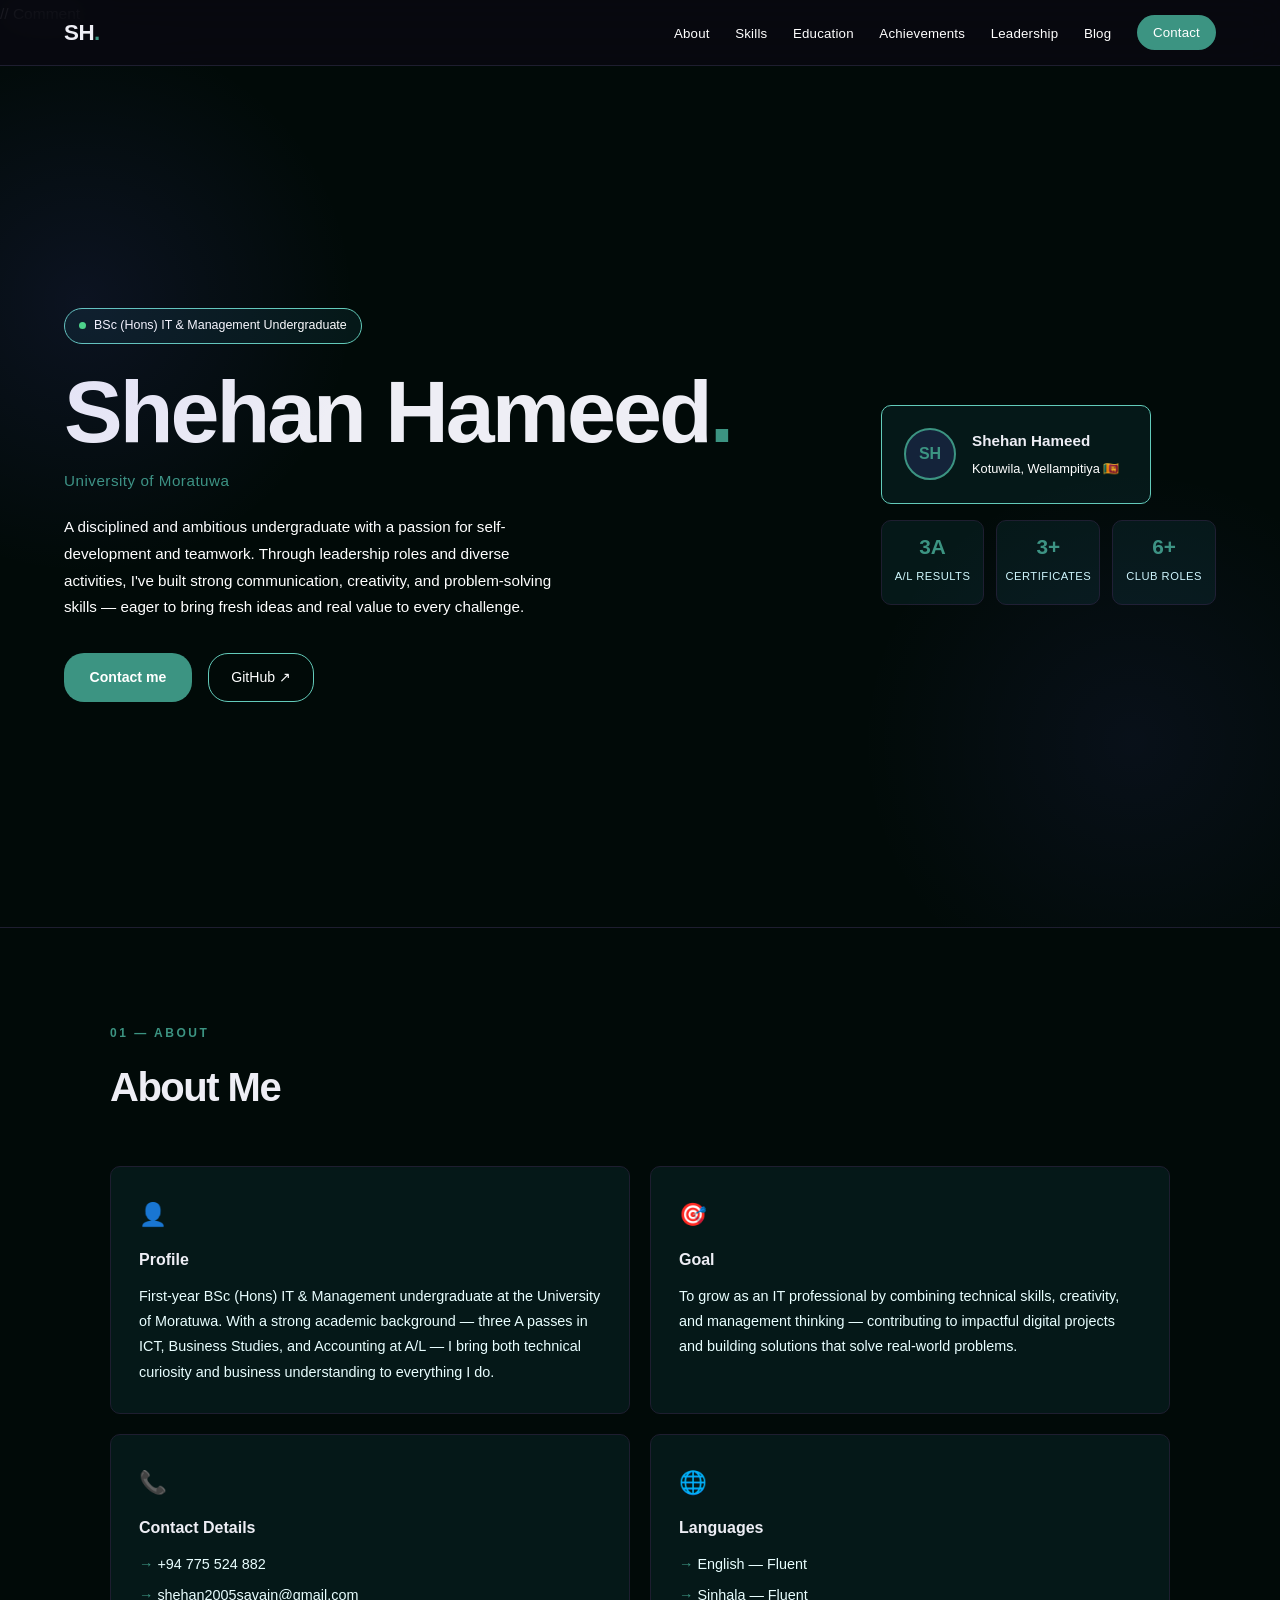
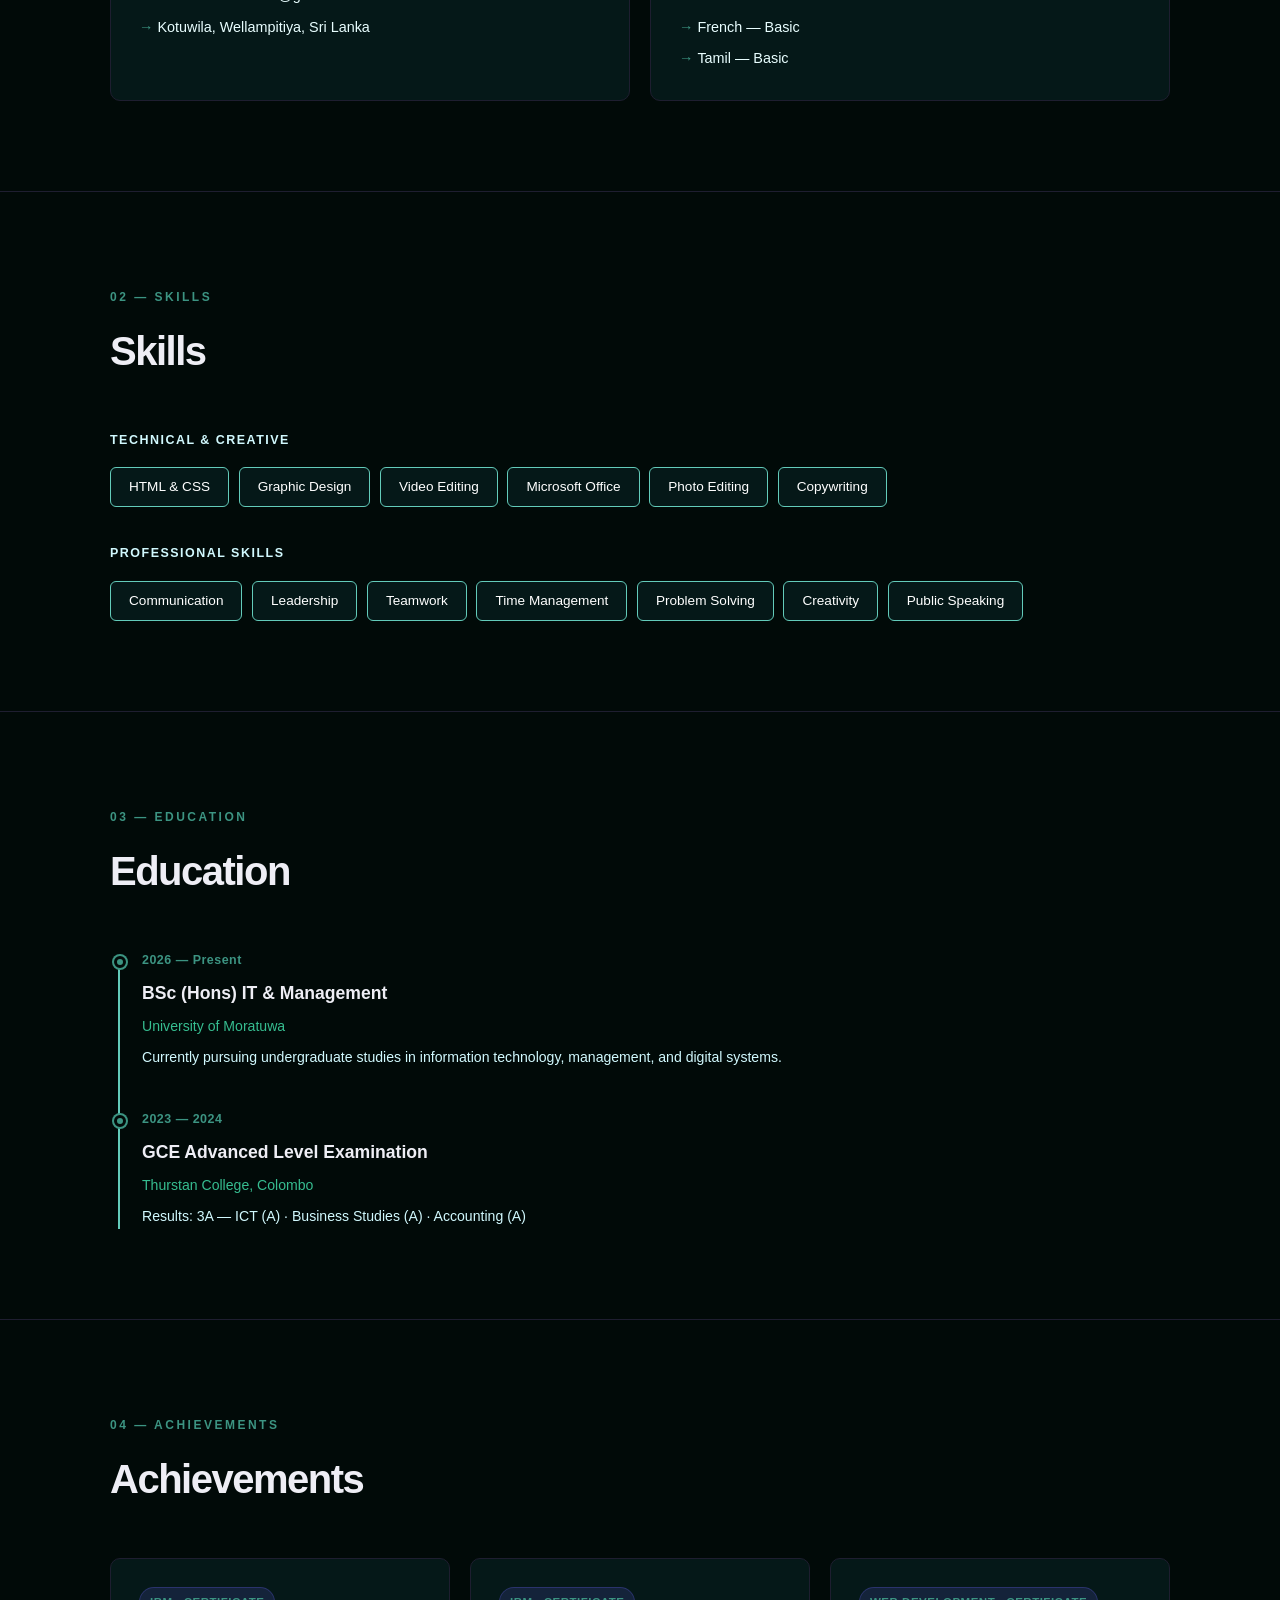
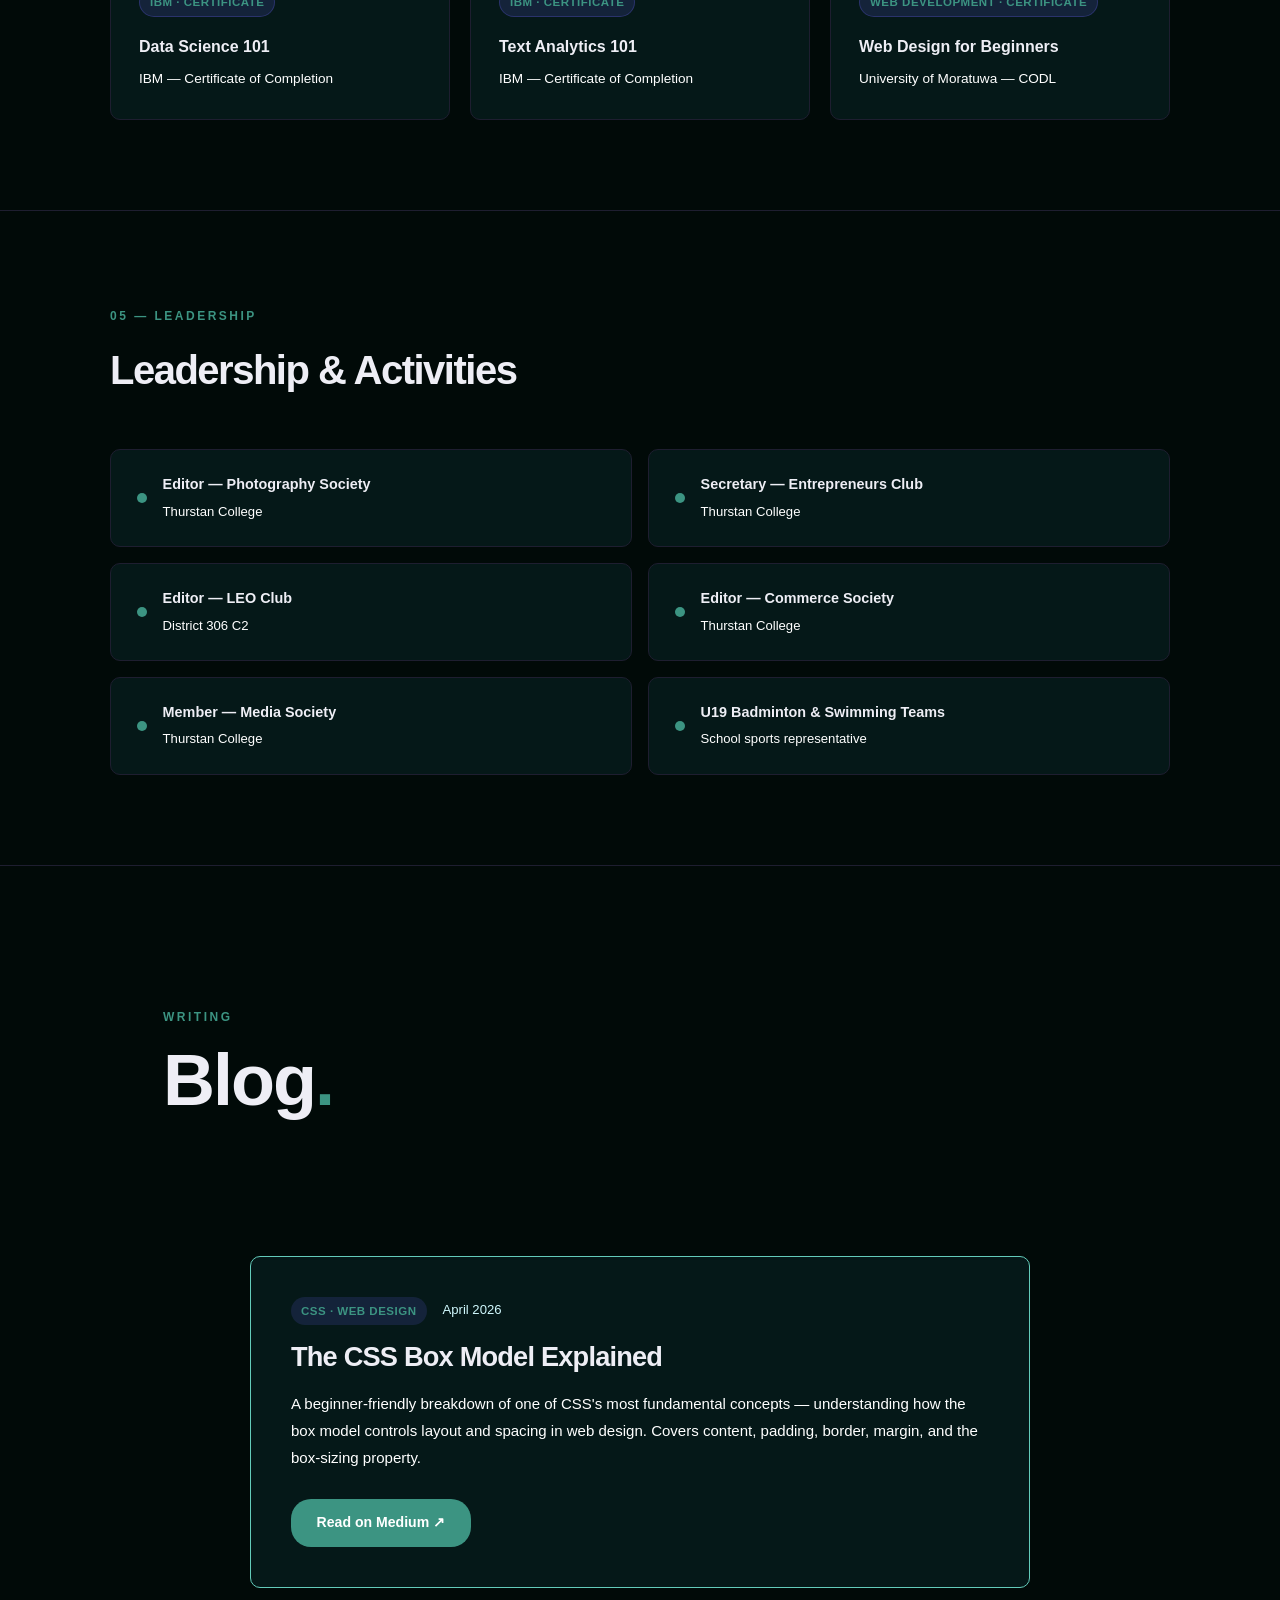
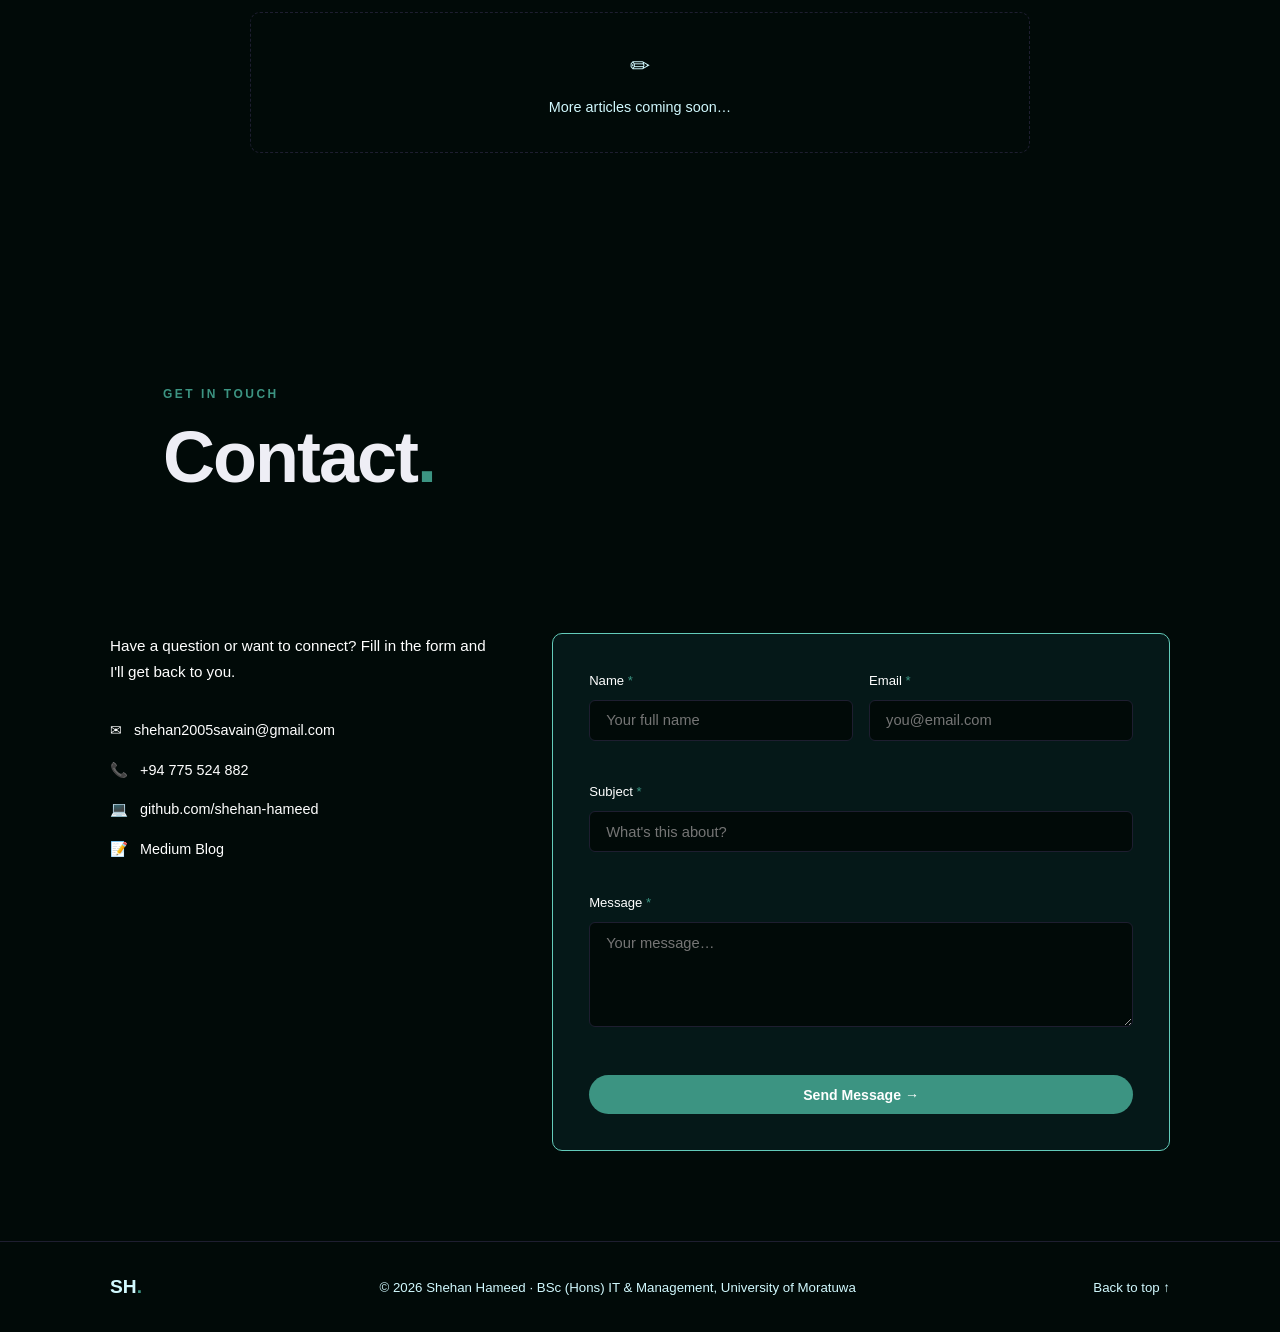
==== commit 72ae0349: "Comment check" ====
--- a/index.html
+++ b/index.html
@@ -1,454 +1,403 @@
 <!doctype html>
 <html lang="en">
-  <head>
-    <meta charset="UTF-8" />
-    <meta name="viewport" content="width=device-width, initial-scale=1.0" />
-    <title>Shehan Hameed | Portfolio</title>
-    <link rel="stylesheet" href="css/style.css" />
-    <link rel="preconnect" href="https://fonts.googleapis.com" />
-    <link rel="preconnect" href="https://fonts.gstatic.com" crossorigin />
-    <link
-      href="https://fonts.googleapis.com/css2?family=Archivo+Black&display=swap"
-      rel="stylesheet"
-    />
-    <!--Favicon-->
-    <link
-      rel="apple-touch-icon"
-      sizes="180x180"
-      href="favicon2/apple-touch-icon.png"
-    />
-    <link
-      rel="icon"
-      type="image/png"
-      sizes="32x32"
-      href="favicon2/favicon-32x32.png"
-    />
-    <link
-      rel="icon"
-      type="image/png"
-      sizes="16x16"
-      href="favicon2/favicon-16x16.png"
-    />
-    <link rel="manifest" href="favicon2/site.webmanifest" />
-  </head>
-
-  <body>
-    <!-- NAVBAR -->
-    <nav class="navbar" id="navbar">
-      <a href="#hero" class="nav-logo">SH<span class="dot">.</span></a>
-      <button class="nav-toggle" id="navToggle" aria-label="Toggle menu">
-        <span></span><span></span><span></span>
-      </button>
-      <ul class="nav-links" id="navLinks">
-        <li><a href="#about">About</a></li>
-        <li><a href="#skills">Skills</a></li>
-        <li><a href="#education">Education</a></li>
-        <li><a href="#achievements">Achievements</a></li>
-        <li><a href="#leadership">Leadership</a></li>
-        <li><a href="#blog">Blog</a></li>
-        <li><a href="#contact" class="nav-cta btn-primary">Contact</a></li>
-      </ul>
-    </nav>
-
-    <!-- HERO -->
-    <section class="hero" id="hero">
-      <div class="hero-glow"></div>
-      <div class="hero-glow hero-glow-2"></div>
-      <div class="hero-content">
-        <div class="hero-badge">
-          <span class="badge-dot"></span> BSc (Hons) IT &amp; Management
-          Undergraduate
-        </div>
-        <h1 class="hero-name">Shehan Hameed<span class="dot">.</span></h1>
-        <p class="hero-uni">University of Moratuwa</p>
-        <p class="hero-bio">
-          A disciplined and ambitious undergraduate with a passion for
-          self-development and teamwork. Through leadership roles and diverse
-          activities, I've built strong communication, creativity, and
-          problem-solving skills — eager to bring fresh ideas and real value to
-          every challenge.
+// Comment
+<head>
+  <meta charset="UTF-8" />
+  <meta name="viewport" content="width=device-width, initial-scale=1.0" />
+  <title>Shehan Hameed | Portfolio</title> <!-- Change title here --> 
+  <link rel="stylesheet" href="css/style.css" />
+  <link rel="preconnect" href="https://fonts.googleapis.com" />
+  <link rel="preconnect" href="https://fonts.gstatic.com" crossorigin />
+  <link href="https://fonts.googleapis.com/css2?family=Archivo+Black&display=swap" rel="stylesheet" />
+  <!--Favicon-->
+  <link rel="apple-touch-icon" sizes="180x180" href="favicon2/apple-touch-icon.png" />
+  <link rel="icon" type="image/png" sizes="32x32" href="favicon2/favicon-32x32.png" />
+  <link rel="icon" type="image/png" sizes="16x16" href="favicon2/favicon-16x16.png" />
+  <link rel="manifest" href="favicon2/site.webmanifest" />
+</head>
+
+<body>
+  <!-- NAVBAR -->
+  <nav class="navbar" id="navbar">
+    <a href="#hero" class="nav-logo">SH<span class="dot">.</span></a>
+    <button class="nav-toggle" id="navToggle" aria-label="Toggle menu">
+      <span></span><span></span><span></span>
+    </button>
+    <ul class="nav-links" id="navLinks">
+      <li><a href="#about">About</a></li>
+      <li><a href="#skills">Skills</a></li>
+      <li><a href="#education">Education</a></li>
+      <li><a href="#achievements">Achievements</a></li>
+      <li><a href="#leadership">Leadership</a></li>
+      <li><a href="#blog">Blog</a></li>
+      <li><a href="#contact" class="nav-cta btn-primary">Contact</a></li>
+    </ul>
+  </nav>
+
+  <!-- HERO -->
+  <section class="hero" id="hero">
+    <div class="hero-glow"></div>
+    <div class="hero-glow hero-glow-2"></div>
+    <div class="hero-content">
+      <div class="hero-badge">
+        <span class="badge-dot"></span> BSc (Hons) IT &amp; Management
+        Undergraduate
+      </div>
+      <h1 class="hero-name">Shehan Hameed<span class="dot">.</span></h1>
+      <p class="hero-uni">University of Moratuwa</p>
+      <p class="hero-bio">
+        A disciplined and ambitious undergraduate with a passion for
+        self-development and teamwork. Through leadership roles and diverse
+        activities, I've built strong communication, creativity, and
+        problem-solving skills — eager to bring fresh ideas and real value to
+        every challenge.
+      </p>
+      <div class="hero-btns">
+        <a href="#contact" class="btn-primary">Contact me</a>
+        <a href="https://github.com/shehan-hameed" target="_blank" rel="noopener" class="btn-ghost">GitHub ↗</a>
+      </div>
+    </div>
+    <div class="hero-aside">
+      <div class="profile-card">
+        <div class="profile-avatar"><span>SH</span></div>
+        <div class="profile-info">
+          <strong>Shehan Hameed</strong>
+          <span>Kotuwila, Wellampitiya 🇱🇰</span>
+        </div>
+      </div>
+      <div class="quick-stats">
+        <div class="qs-item">
+          <a href="#education"><span class="qs-val">3A</span>
+            <span class="qs-label">A/L Results</span></a>
+        </div>
+        <div class="qs-item">
+          <a href="#achievements"><span class="qs-val">3+</span>
+            <span class="qs-label">Certificates</span>
+          </a>
+        </div>
+        <div class="qs-item">
+          <a href="#leadership"><span class="qs-val">6+</span>
+            <span class="qs-label">Club Roles</span></a>
+        </div>
+      </div>
+    </div>
+  </section>
+
+  <!-- ABOUT -->
+  <section class="section sec-alt" id="about">
+    <div class="container">
+      <div class="sec-head">
+        <span class="sec-tag">01 — About</span>
+        <h2 class="sec-title">About Me</h2>
+      </div>
+      <div class="about-grid">
+        <div class="about-card">
+          <div class="ac-icon">👤</div>
+          <h3>Profile</h3>
+          <p>
+            First-year BSc (Hons) IT &amp; Management undergraduate at the
+            University of Moratuwa. With a strong academic background — three
+            A passes in ICT, Business Studies, and Accounting at A/L — I bring
+            both technical curiosity and business understanding to everything
+            I do.
+          </p>
+        </div>
+        <div class="about-card">
+          <div class="ac-icon">🎯</div>
+          <h3>Goal</h3>
+          <p>
+            To grow as an IT professional by combining technical skills,
+            creativity, and management thinking — contributing to impactful
+            digital projects and building solutions that solve real-world
+            problems.
+          </p>
+        </div>
+        <div class="about-card">
+          <div class="ac-icon">📞</div>
+          <h3>Contact Details</h3>
+          <ul class="about-list">
+            <li>+94 775 524 882</li>
+            <li>shehan2005savain@gmail.com</li>
+            <li>Kotuwila, Wellampitiya, Sri Lanka</li>
+          </ul>
+        </div>
+        <div class="about-card">
+          <div class="ac-icon">🌐</div>
+          <h3>Languages</h3>
+          <ul class="about-list">
+            <li>English — Fluent</li>
+            <li>Sinhala — Fluent</li>
+            <li>French — Basic</li>
+            <li>Tamil — Basic</li>
+          </ul>
+        </div>
+      </div>
+    </div>
+  </section>
+
+  <!-- SKILLS -->
+  <section class="section" id="skills">
+    <div class="container">
+      <div class="sec-head">
+        <span class="sec-tag">02 — Skills</span>
+        <h2 class="sec-title">Skills</h2>
+      </div>
+      <div class="skills-wrap">
+        <div class="skill-group">
+          <h3 class="sg-label">Technical &amp; Creative</h3>
+          <div class="skill-tags">
+            <span>HTML &amp; CSS</span>
+            <span>Graphic Design</span>
+            <span>Video Editing</span>
+            <span>Microsoft Office</span>
+            <span>Photo Editing</span>
+            <span>Copywriting</span>
+          </div>
+        </div>
+        <div class="skill-group">
+          <h3 class="sg-label">Professional Skills</h3>
+          <div class="skill-tags">
+            <span>Communication</span>
+            <span>Leadership</span>
+            <span>Teamwork</span>
+            <span>Time Management</span>
+            <span>Problem Solving</span>
+            <span>Creativity</span>
+            <span>Public Speaking</span>
+          </div>
+        </div>
+      </div>
+    </div>
+  </section>
+
+  <!-- EDUCATION -->
+  <section class="section sec-alt" id="education">
+    <div class="container">
+      <div class="sec-head">
+        <span class="sec-tag">03 — Education</span>
+        <h2 class="sec-title">Education</h2>
+      </div>
+      <div class="timeline">
+        <div class="tl-item">
+          <div class="tl-dot"></div>
+          <div class="tl-body">
+            <span class="tl-period">2026 — Present</span>
+            <h3 class="tl-title">BSc (Hons) IT &amp; Management</h3>
+            <div class="tl-inst">University of Moratuwa</div>
+            <p class="tl-desc">
+              Currently pursuing undergraduate studies in information
+              technology, management, and digital systems.
+            </p>
+          </div>
+        </div>
+        <div class="tl-item">
+          <div class="tl-dot"></div>
+          <div class="tl-body">
+            <span class="tl-period">2023 — 2024</span>
+            <h3 class="tl-title">GCE Advanced Level Examination</h3>
+            <div class="tl-inst">Thurstan College, Colombo</div>
+            <p class="tl-desc">
+              Results: 3A — ICT (A) · Business Studies (A) · Accounting (A)
+            </p>
+          </div>
+        </div>
+      </div>
+    </div>
+  </section>
+
+  <!-- ACHIEVEMENTS -->
+  <section class="section" id="achievements">
+    <div class="container">
+      <div class="sec-head">
+        <span class="sec-tag">04 — Achievements</span>
+        <h2 class="sec-title">Achievements</h2>
+      </div>
+      <div class="achievements-grid">
+        <div class="ach-card">
+          <div class="ach-badge">IBM · Certificate</div>
+          <h4 class="ach-title">Data Science 101</h4>
+          <p class="ach-sub">IBM — Certificate of Completion</p>
+        </div>
+        <div class="ach-card">
+          <div class="ach-badge">IBM · Certificate</div>
+          <h4 class="ach-title">Text Analytics 101</h4>
+          <p class="ach-sub">IBM — Certificate of Completion</p>
+        </div>
+        <div class="ach-card">
+          <div class="ach-badge">Web Development · Certificate</div>
+          <h4 class="ach-title">Web Design for Beginners</h4>
+          <p class="ach-sub">University of Moratuwa — CODL</p>
+        </div>
+      </div>
+    </div>
+  </section>
+
+  <!-- LEADERSHIP -->
+  <section class="section sec-alt" id="leadership">
+    <div class="container">
+      <div class="sec-head">
+        <span class="sec-tag">05 — Leadership</span>
+        <h2 class="sec-title">Leadership &amp; Activities</h2>
+      </div>
+      <div class="leadership-grid">
+        <div class="lead-card">
+          <div class="lead-dot"></div>
+          <div>
+            <h4>Editor — Photography Society</h4>
+            <p>Thurstan College</p>
+          </div>
+        </div>
+        <div class="lead-card">
+          <div class="lead-dot"></div>
+          <div>
+            <h4>Secretary — Entrepreneurs Club</h4>
+            <p>Thurstan College</p>
+          </div>
+        </div>
+        <div class="lead-card">
+          <div class="lead-dot"></div>
+          <div>
+            <h4>Editor — LEO Club</h4>
+            <p>District 306 C2</p>
+          </div>
+        </div>
+        <div class="lead-card">
+          <div class="lead-dot"></div>
+          <div>
+            <h4>Editor — Commerce Society</h4>
+            <p>Thurstan College</p>
+          </div>
+        </div>
+        <div class="lead-card">
+          <div class="lead-dot"></div>
+          <div>
+            <h4>Member — Media Society</h4>
+            <p>Thurstan College</p>
+          </div>
+        </div>
+        <div class="lead-card">
+          <div class="lead-dot"></div>
+          <div>
+            <h4>U19 Badminton &amp; Swimming Teams</h4>
+            <p>School sports representative</p>
+          </div>
+        </div>
+      </div>
+    </div>
+  </section>
+  <!-- PAGE HEADER OF BLOG-->
+  <div class="page-top">
+    <div class="container">
+      <span class="sec-tag">Writing</span>
+      <h1 class="page-h1">Blog<span class="dot">.</span></h1>
+    </div>
+  </div>
+
+  <!-- BLOG -->
+  <section class="section" id="blog">
+    <div class="container" style="max-width: 780px">
+      <div class="blog-card-main">
+        <div class="bc-meta">
+          <span class="bc-tag">CSS · Web Design</span>
+          <span class="bc-date">April 2026</span>
+        </div>
+        <h2 class="bc-title">The CSS Box Model Explained</h2>
+        <p class="bc-excerpt">
+          A beginner-friendly breakdown of one of CSS's most fundamental
+          concepts — understanding how the box model controls layout and
+          spacing in web design. Covers content, padding, border, margin, and
+          the box-sizing property.
         </p>
-        <div class="hero-btns">
-          <a href="#contact" class="btn-primary">Contact me</a>
-          <a
-            href="https://github.com/shehan-hameed"
-            target="_blank"
-            rel="noopener"
-            class="btn-ghost"
-            >GitHub ↗</a
-          >
-        </div>
-      </div>
-      <div class="hero-aside">
-        <div class="profile-card">
-          <div class="profile-avatar"><span>SH</span></div>
-          <div class="profile-info">
-            <strong>Shehan Hameed</strong>
-            <span>Kotuwila, Wellampitiya 🇱🇰</span>
-          </div>
-        </div>
-        <div class="quick-stats">
-          <div class="qs-item">
-            <a href="#education"
-              ><span class="qs-val">3A</span>
-              <span class="qs-label">A/L Results</span></a
-            >
-          </div>
-          <div class="qs-item">
-            <a href="#achievements"
-              ><span class="qs-val">3+</span>
-              <span class="qs-label">Certificates</span>
-            </a>
-          </div>
-          <div class="qs-item">
-            <a href="#leadership"
-              ><span class="qs-val">6+</span>
-              <span class="qs-label">Club Roles</span></a
-            >
-          </div>
-        </div>
-      </div>
-    </section>
-
-    <!-- ABOUT -->
-    <section class="section sec-alt" id="about">
-      <div class="container">
-        <div class="sec-head">
-          <span class="sec-tag">01 — About</span>
-          <h2 class="sec-title">About Me</h2>
-        </div>
-        <div class="about-grid">
-          <div class="about-card">
-            <div class="ac-icon">👤</div>
-            <h3>Profile</h3>
-            <p>
-              First-year BSc (Hons) IT &amp; Management undergraduate at the
-              University of Moratuwa. With a strong academic background — three
-              A passes in ICT, Business Studies, and Accounting at A/L — I bring
-              both technical curiosity and business understanding to everything
-              I do.
-            </p>
-          </div>
-          <div class="about-card">
-            <div class="ac-icon">🎯</div>
-            <h3>Goal</h3>
-            <p>
-              To grow as an IT professional by combining technical skills,
-              creativity, and management thinking — contributing to impactful
-              digital projects and building solutions that solve real-world
-              problems.
-            </p>
-          </div>
-          <div class="about-card">
-            <div class="ac-icon">📞</div>
-            <h3>Contact Details</h3>
-            <ul class="about-list">
-              <li>+94 775 524 882</li>
-              <li>shehan2005savain@gmail.com</li>
-              <li>Kotuwila, Wellampitiya, Sri Lanka</li>
-            </ul>
-          </div>
-          <div class="about-card">
-            <div class="ac-icon">🌐</div>
-            <h3>Languages</h3>
-            <ul class="about-list">
-              <li>English — Fluent</li>
-              <li>Sinhala — Fluent</li>
-              <li>French — Basic</li>
-              <li>Tamil — Basic</li>
-            </ul>
-          </div>
-        </div>
-      </div>
-    </section>
-
-    <!-- SKILLS -->
-    <section class="section" id="skills">
-      <div class="container">
-        <div class="sec-head">
-          <span class="sec-tag">02 — Skills</span>
-          <h2 class="sec-title">Skills</h2>
-        </div>
-        <div class="skills-wrap">
-          <div class="skill-group">
-            <h3 class="sg-label">Technical &amp; Creative</h3>
-            <div class="skill-tags">
-              <span>HTML &amp; CSS</span>
-              <span>Graphic Design</span>
-              <span>Video Editing</span>
-              <span>Microsoft Office</span>
-              <span>Photo Editing</span>
-              <span>Copywriting</span>
-            </div>
-          </div>
-          <div class="skill-group">
-            <h3 class="sg-label">Professional Skills</h3>
-            <div class="skill-tags">
-              <span>Communication</span>
-              <span>Leadership</span>
-              <span>Teamwork</span>
-              <span>Time Management</span>
-              <span>Problem Solving</span>
-              <span>Creativity</span>
-              <span>Public Speaking</span>
-            </div>
-          </div>
-        </div>
-      </div>
-    </section>
-
-    <!-- EDUCATION -->
-    <section class="section sec-alt" id="education">
-      <div class="container">
-        <div class="sec-head">
-          <span class="sec-tag">03 — Education</span>
-          <h2 class="sec-title">Education</h2>
-        </div>
-        <div class="timeline">
-          <div class="tl-item">
-            <div class="tl-dot"></div>
-            <div class="tl-body">
-              <span class="tl-period">2026 — Present</span>
-              <h3 class="tl-title">BSc (Hons) IT &amp; Management</h3>
-              <div class="tl-inst">University of Moratuwa</div>
-              <p class="tl-desc">
-                Currently pursuing undergraduate studies in information
-                technology, management, and digital systems.
-              </p>
-            </div>
-          </div>
-          <div class="tl-item">
-            <div class="tl-dot"></div>
-            <div class="tl-body">
-              <span class="tl-period">2023 — 2024</span>
-              <h3 class="tl-title">GCE Advanced Level Examination</h3>
-              <div class="tl-inst">Thurstan College, Colombo</div>
-              <p class="tl-desc">
-                Results: 3A — ICT (A) · Business Studies (A) · Accounting (A)
-              </p>
-            </div>
-          </div>
-        </div>
-      </div>
-    </section>
-
-    <!-- ACHIEVEMENTS -->
-    <section class="section" id="achievements">
-      <div class="container">
-        <div class="sec-head">
-          <span class="sec-tag">04 — Achievements</span>
-          <h2 class="sec-title">Achievements</h2>
-        </div>
-        <div class="achievements-grid">
-          <div class="ach-card">
-            <div class="ach-badge">IBM · Certificate</div>
-            <h4 class="ach-title">Data Science 101</h4>
-            <p class="ach-sub">IBM — Certificate of Completion</p>
-          </div>
-          <div class="ach-card">
-            <div class="ach-badge">IBM · Certificate</div>
-            <h4 class="ach-title">Text Analytics 101</h4>
-            <p class="ach-sub">IBM — Certificate of Completion</p>
-          </div>
-          <div class="ach-card">
-            <div class="ach-badge">Web Development · Certificate</div>
-            <h4 class="ach-title">Web Design for Beginners</h4>
-            <p class="ach-sub">University of Moratuwa — CODL</p>
-          </div>
-        </div>
-      </div>
-    </section>
-
-    <!-- LEADERSHIP -->
-    <section class="section sec-alt" id="leadership">
-      <div class="container">
-        <div class="sec-head">
-          <span class="sec-tag">05 — Leadership</span>
-          <h2 class="sec-title">Leadership &amp; Activities</h2>
-        </div>
-        <div class="leadership-grid">
-          <div class="lead-card">
-            <div class="lead-dot"></div>
-            <div>
-              <h4>Editor — Photography Society</h4>
-              <p>Thurstan College</p>
-            </div>
-          </div>
-          <div class="lead-card">
-            <div class="lead-dot"></div>
-            <div>
-              <h4>Secretary — Entrepreneurs Club</h4>
-              <p>Thurstan College</p>
-            </div>
-          </div>
-          <div class="lead-card">
-            <div class="lead-dot"></div>
-            <div>
-              <h4>Editor — LEO Club</h4>
-              <p>District 306 C2</p>
-            </div>
-          </div>
-          <div class="lead-card">
-            <div class="lead-dot"></div>
-            <div>
-              <h4>Editor — Commerce Society</h4>
-              <p>Thurstan College</p>
-            </div>
-          </div>
-          <div class="lead-card">
-            <div class="lead-dot"></div>
-            <div>
-              <h4>Member — Media Society</h4>
-              <p>Thurstan College</p>
-            </div>
-          </div>
-          <div class="lead-card">
-            <div class="lead-dot"></div>
-            <div>
-              <h4>U19 Badminton &amp; Swimming Teams</h4>
-              <p>School sports representative</p>
-            </div>
-          </div>
-        </div>
-      </div>
-    </section>
-    <!-- PAGE HEADER OF BLOG-->
-    <div class="page-top">
-      <div class="container">
-        <span class="sec-tag">Writing</span>
-        <h1 class="page-h1">Blog<span class="dot">.</span></h1>
-      </div>
-    </div>
-
-    <!-- BLOG -->
-    <section class="section" id="blog">
-      <div class="container" style="max-width: 780px">
-        <div class="blog-card-main">
-          <div class="bc-meta">
-            <span class="bc-tag">CSS · Web Design</span>
-            <span class="bc-date">April 2026</span>
-          </div>
-          <h2 class="bc-title">The CSS Box Model Explained</h2>
-          <p class="bc-excerpt">
-            A beginner-friendly breakdown of one of CSS's most fundamental
-            concepts — understanding how the box model controls layout and
-            spacing in web design. Covers content, padding, border, margin, and
-            the box-sizing property.
-          </p>
-          <a
-            href="https://medium.com/@shehan2005savain/the-css-box-model-explained-daf223359a95"
-            target="_blank"
-            rel="noopener"
-            class="btn-primary"
-            >Read on Medium ↗</a
-          >
-        </div>
-
-        <div class="more-soon">
-          <span>✏</span>
-          <p>More articles coming soon…</p>
-        </div>
-      </div>
-    </section>
-    <!-- PAGE HEADER OF CONTACT-->
-    <div class="page-top">
-      <div class="container">
-        <span class="sec-tag">Get In Touch</span>
-        <h1 class="page-h1">Contact<span class="dot">.</span></h1>
-      </div>
-    </div>
-
-    <!-- CONTACT -->
-    <section class="section" id="contact">
-      <div class="container contact-layout">
-        <div class="contact-left">
-          <p>
-            Have a question or want to connect? Fill in the form and I'll get
-            back to you.
-          </p>
-          <div class="c-links">
-            <a href="mailto:shehan2005savain@gmail.com" class="c-link"
-              ><span>✉</span> shehan2005savain@gmail.com</a
-            >
-            <a href="tel:+94775524882" class="c-link"
-              ><span>📞</span> +94 775 524 882</a
-            >
-            <a
-              href="https://github.com/shehan-hameed"
-              target="_blank"
-              class="c-link"
-              ><span>💻</span> github.com/shehan-hameed</a
-            >
-            <a
-              href="https://medium.com/@shehan2005savain"
-              target="_blank"
-              class="c-link"
-              ><span>📝</span> Medium Blog</a
-            >
-          </div>
-        </div>
-
-        <div class="contact-form-wrap">
-          <div id="success-msg" style="display: none" class="success-box">
-            <div class="s-check">✓</div>
-            <h3>Message received!</h3>
-            <p>Thanks for reaching out. I'll get back to you soon.</p>
-            <button class="btn-ghost" onclick="resetForm()">
-              Send another
-            </button>
-          </div>
-          <form id="contact-form" novalidate>
-            <div class="form-row-2">
-              <div class="form-group">
-                <label for="name">Name <span class="req">*</span></label>
-                <input type="text" id="name" placeholder="Your full name" />
-                <span class="err" id="name-error"></span>
-              </div>
-              <div class="form-group">
-                <label for="email">Email <span class="req">*</span></label>
-                <input type="email" id="email" placeholder="you@email.com" />
-                <span class="err" id="email-error"></span>
-              </div>
+        <a href="https://medium.com/@shehan2005savain/the-css-box-model-explained-daf223359a95" target="_blank"
+          rel="noopener" class="btn-primary">Read on Medium ↗</a>
+      </div>
+
+      <div class="more-soon">
+        <span>✏</span>
+        <p>More articles coming soon…</p>
+      </div>
+    </div>
+  </section>
+  <!-- PAGE HEADER OF CONTACT-->
+  <div class="page-top">
+    <div class="container">
+      <span class="sec-tag">Get In Touch</span>
+      <h1 class="page-h1">Contact<span class="dot">.</span></h1>
+    </div>
+  </div>
+
+  <!-- CONTACT -->
+  <section class="section" id="contact">
+    <div class="container contact-layout">
+      <div class="contact-left">
+        <p>
+          Have a question or want to connect? Fill in the form and I'll get
+          back to you.
+        </p>
+        <div class="c-links">
+          <a href="mailto:shehan2005savain@gmail.com" class="c-link"><span>✉</span> shehan2005savain@gmail.com</a>
+          <a href="tel:+94775524882" class="c-link"><span>📞</span> +94 775 524 882</a>
+          <a href="https://github.com/shehan-hameed" target="_blank" class="c-link"><span>💻</span>
+            github.com/shehan-hameed</a>
+          <a href="https://medium.com/@shehan2005savain" target="_blank" class="c-link"><span>📝</span> Medium Blog</a>
+        </div>
+      </div>
+
+      <div class="contact-form-wrap">
+        <div id="success-msg" style="display: none" class="success-box">
+          <div class="s-check">✓</div>
+          <h3>Message received!</h3>
+          <p>Thanks for reaching out. I'll get back to you soon.</p>
+          <button class="btn-ghost" onclick="resetForm()">
+            Send another
+          </button>
+        </div>
+        <form id="contact-form" novalidate>
+          <div class="form-row-2">
+            <div class="form-group">
+              <label for="name">Name <span class="req">*</span></label>
+              <input type="text" id="name" placeholder="Your full name" />
+              <span class="err" id="name-error"></span>
             </div>
             <div class="form-group">
-              <label for="subject">Subject <span class="req">*</span></label>
-              <input
-                type="text"
-                id="subject"
-                placeholder="What's this about?"
-              />
-              <span class="err" id="subject-error"></span>
+              <label for="email">Email <span class="req">*</span></label>
+              <input type="email" id="email" placeholder="you@email.com" />
+              <span class="err" id="email-error"></span>
             </div>
-            <div class="form-group">
-              <label for="message">Message <span class="req">*</span></label>
-              <textarea
-                id="message"
-                rows="5"
-                placeholder="Your message…"
-              ></textarea>
-              <span class="err" id="message-error"></span>
-            </div>
-            <button type="submit" class="btn-primary full-w">
-              Send Message →
-            </button>
-          </form>
-        </div>
-      </div>
-    </section>
-
-    <!-- FOOTER -->
-    <footer class="footer">
-      <div class="container footer-inner">
-        <a href="#hero" class="f-logo">SH<span class="dot">.</span></a>
-
-        <p>
-          © 2026 Shehan Hameed · BSc (Hons) IT &amp; Management, University of
-          Moratuwa
-        </p>
-        <a href="#hero" class="f-top">Back to top ↑</a>
-      </div>
-    </footer>
-
-    <script src="js/nav.js"></script>
-  </body>
-</html>
+          </div>
+          <div class="form-group">
+            <label for="subject">Subject <span class="req">*</span></label>
+            <input type="text" id="subject" placeholder="What's this about?" />
+            <span class="err" id="subject-error"></span>
+          </div>
+          <div class="form-group">
+            <label for="message">Message <span class="req">*</span></label>
+            <textarea id="message" rows="5" placeholder="Your message…"></textarea>
+            <span class="err" id="message-error"></span>
+          </div>
+          <button type="submit" class="btn-primary full-w">
+            Send Message →
+          </button>
+        </form>
+      </div>
+    </div>
+  </section>
+
+  <!-- FOOTER -->
+  <footer class="footer">
+    <div class="container footer-inner">
+      <a href="#hero" class="f-logo">SH<span class="dot">.</span></a>
+
+      <p>
+        © 2026 Shehan Hameed · BSc (Hons) IT &amp; Management, University of
+        Moratuwa
+      </p>
+      <a href="#hero" class="f-top">Back to top ↑</a>
+    </div>
+  </footer>
+
+  <script src="js/contact.js"></script>
+  <script src="js/nav.js"></script>
+</body>
+
+</html>
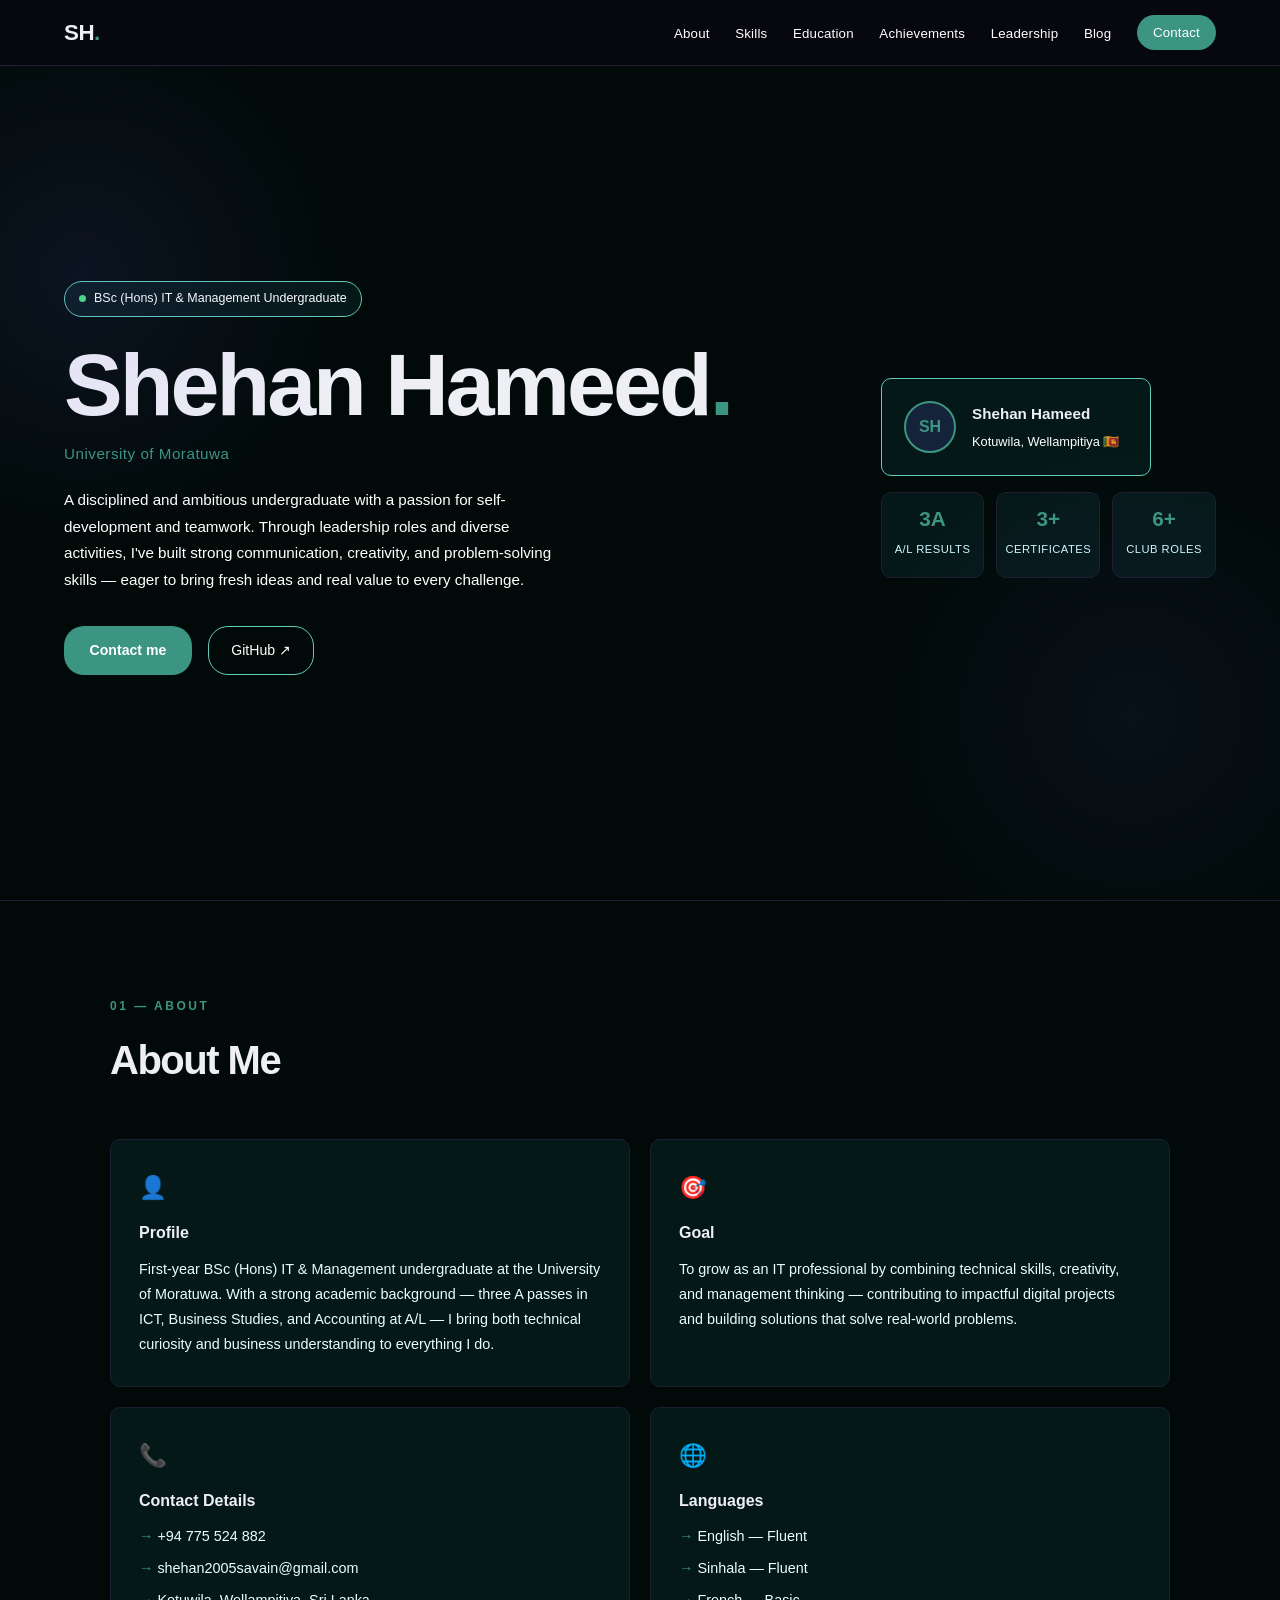
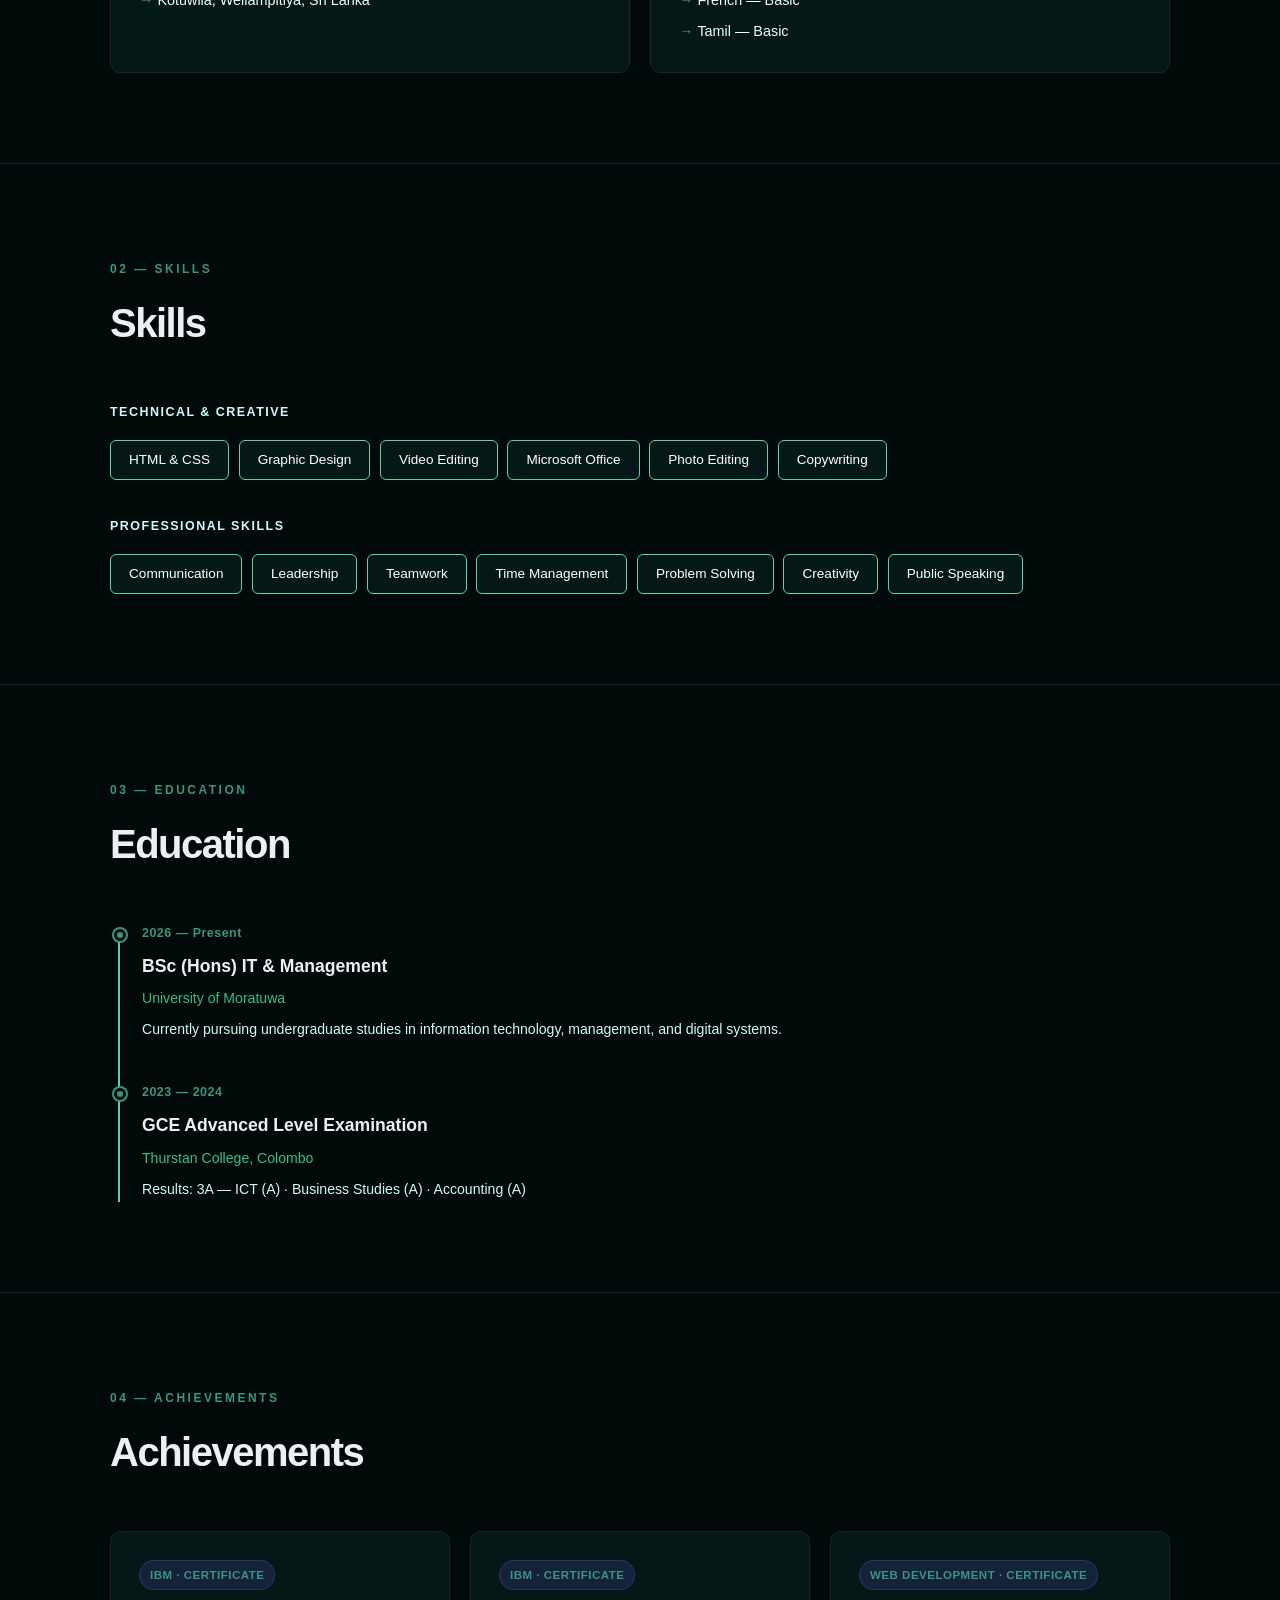
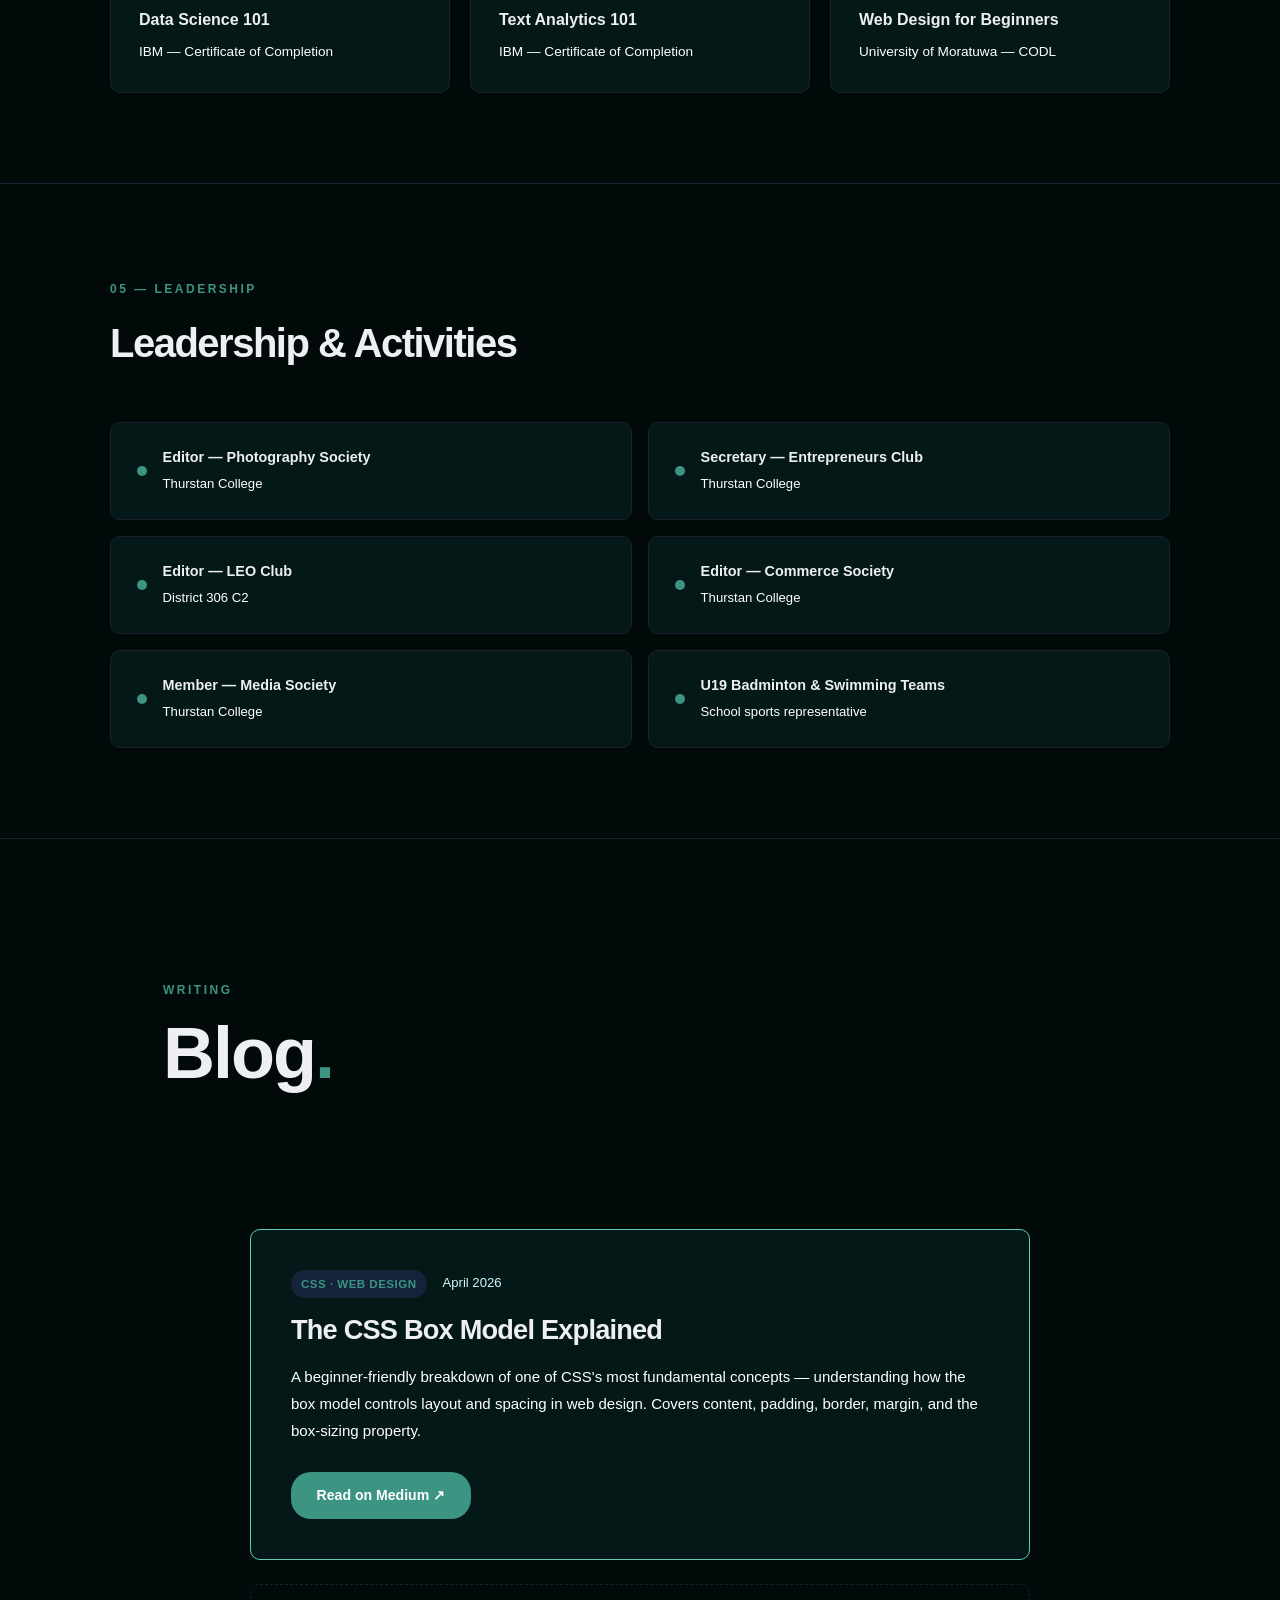
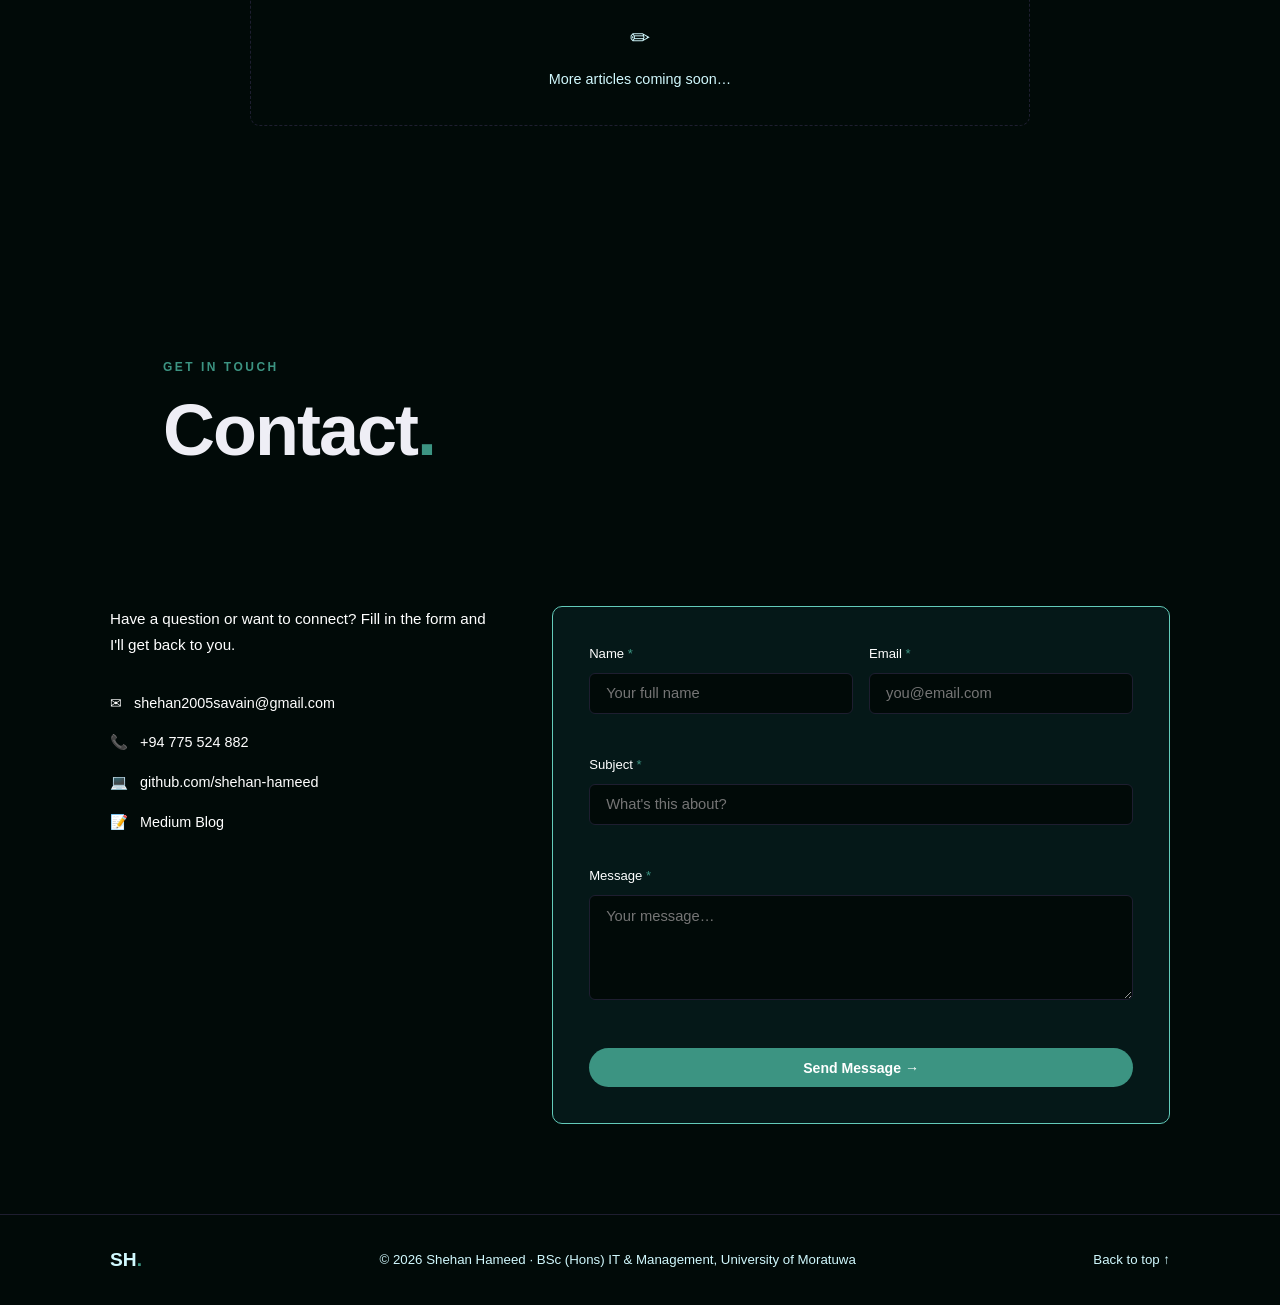
==== commit 6d0ac0e4: "Format change" ====
--- a/index.html
+++ b/index.html
@@ -1,10 +1,10 @@
 <!doctype html>
 <html lang="en">
-// Comment
+  
 <head>
   <meta charset="UTF-8" />
   <meta name="viewport" content="width=device-width, initial-scale=1.0" />
-  <title>Shehan Hameed | Portfolio</title> <!-- Change title here --> 
+  <title>Shehan Hameed | Portfolio</title>
   <link rel="stylesheet" href="css/style.css" />
   <link rel="preconnect" href="https://fonts.googleapis.com" />
   <link rel="preconnect" href="https://fonts.gstatic.com" crossorigin />
